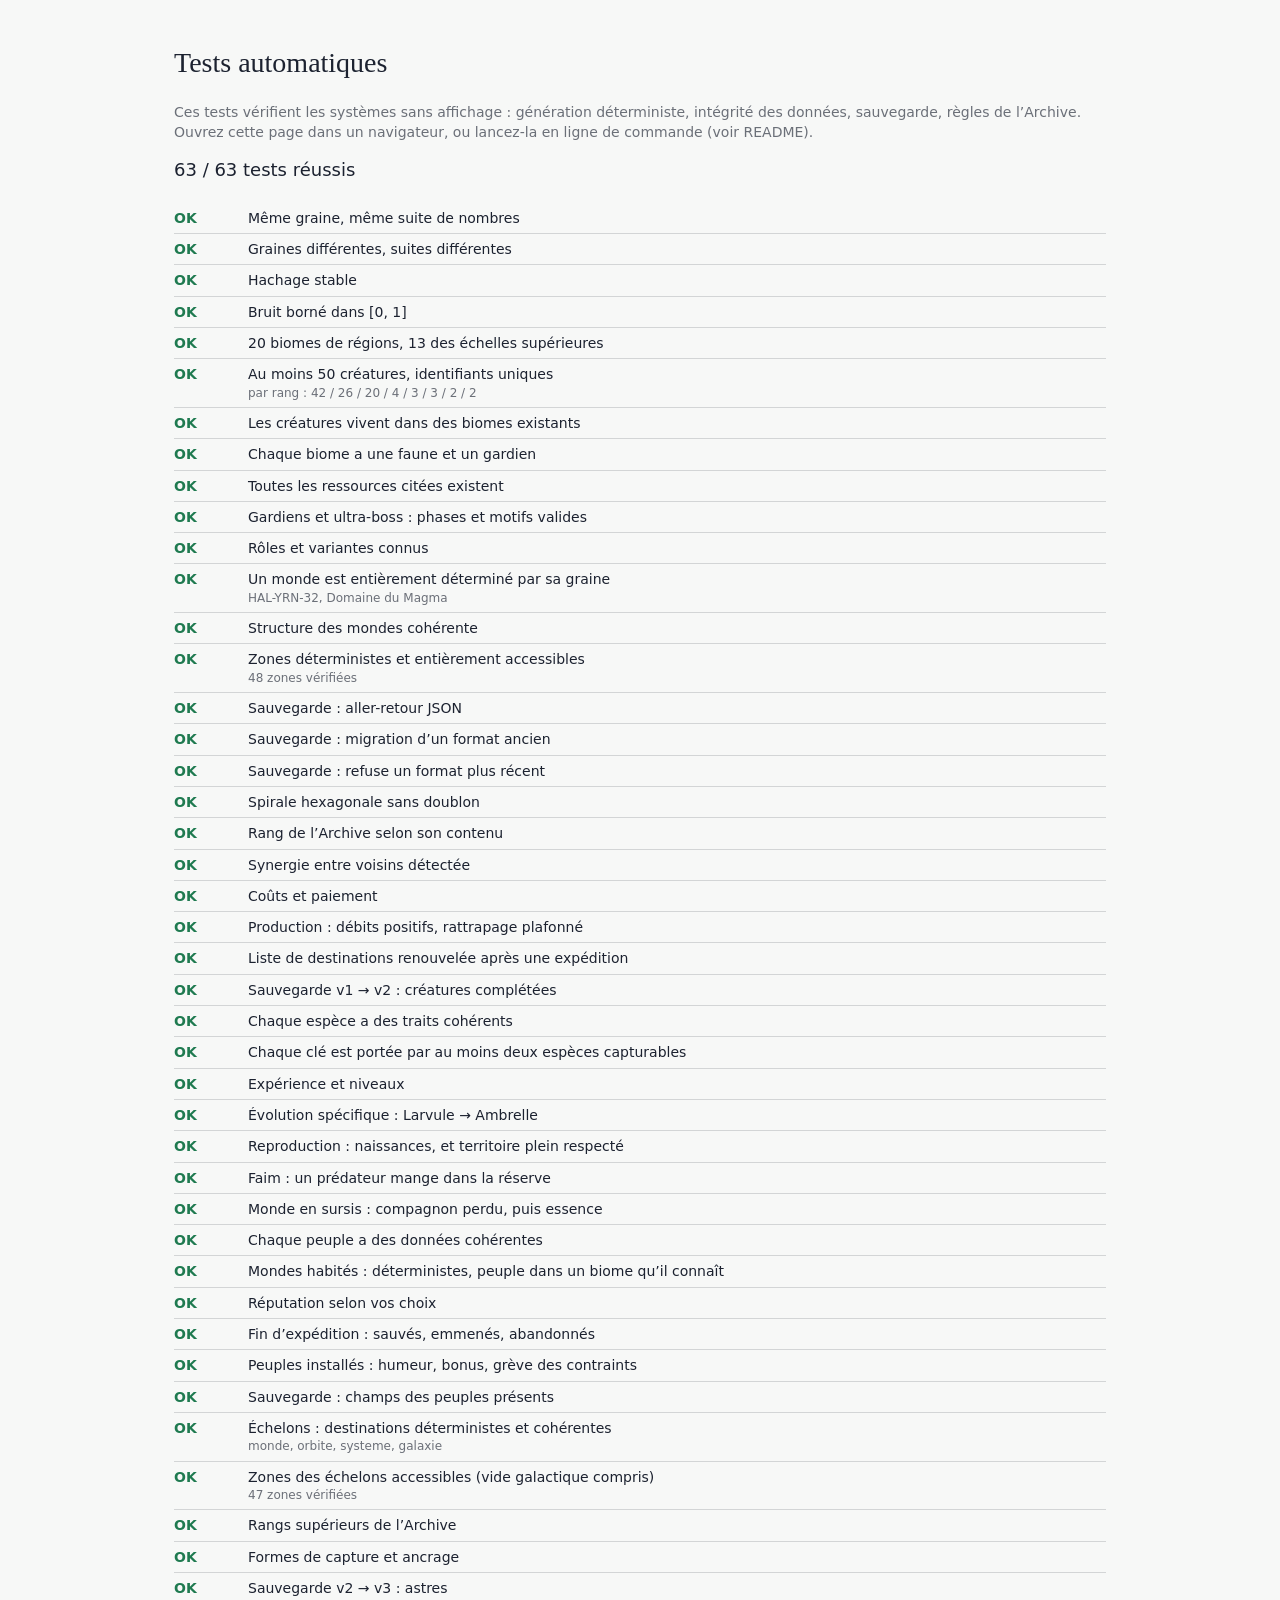
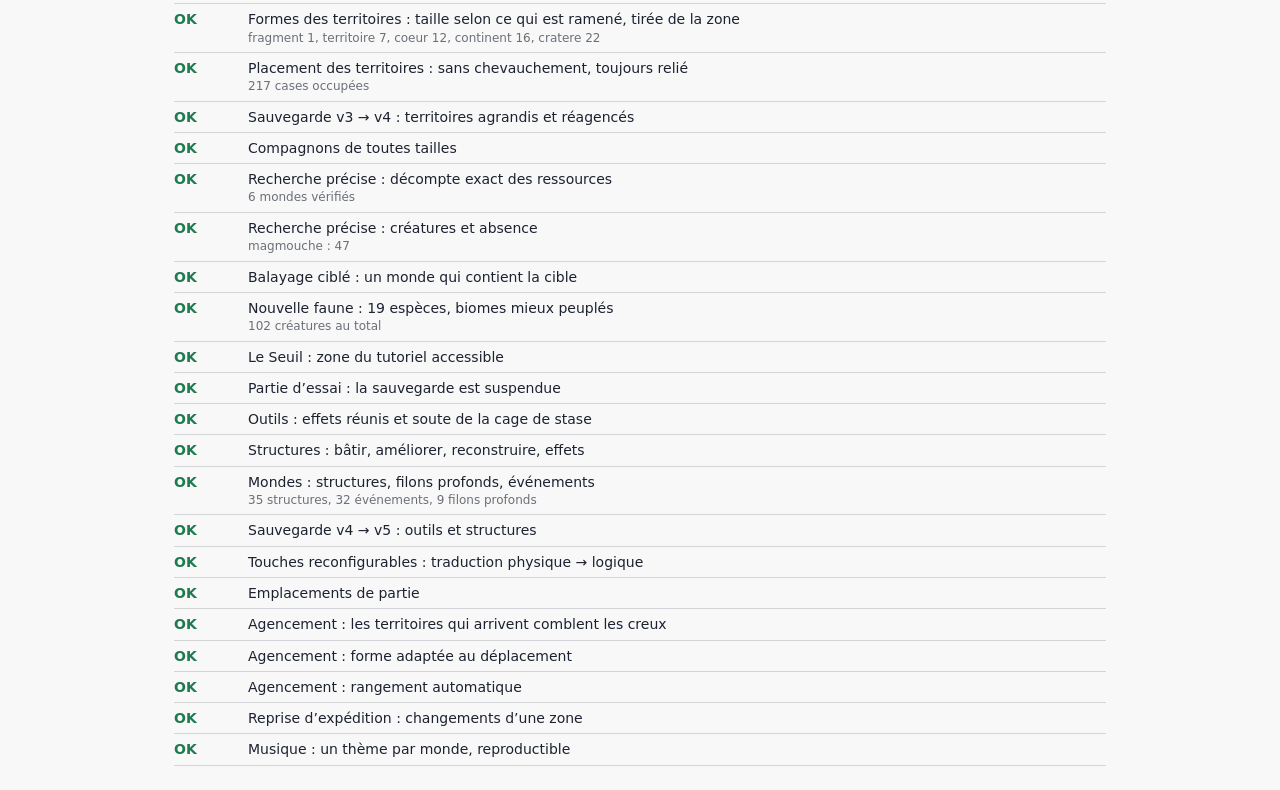
==== tests/index.html @ 3fcc6752 "Publication du 17/10/2026 à 18:14" ====
<!doctype html>
<html lang="fr">
<head>
  <meta charset="utf-8">
  <meta name="viewport" content="width=device-width, initial-scale=1">
  <title>Tests — L’Archive du Néant</title>
  <link rel="stylesheet" href="../css/style.css">
  <style>
    html, body { overflow: auto; height: auto; }
    body { padding: 24px; max-width: 980px; margin: 0 auto; }
    h1 { font-family: var(--serif); font-weight: 400; }
    .t { display: flex; gap: 10px; padding: 5px 0; border-bottom: 1px solid var(--line); }
    .t b { width: 64px; flex: none; }
    .ok b { color: var(--good); }
    .ko b { color: var(--stamp); }
    .t small { color: var(--ink-2); display: block; }
    #summary { font-size: 18px; margin: 10px 0 20px; }
  </style>
</head>
<body>
  <h1>Tests automatiques</h1>
  <p class="muted">Ces tests vérifient les systèmes sans affichage : génération déterministe, intégrité des données, sauvegarde, règles de l’Archive. Ouvrez cette page dans un navigateur, ou lancez-la en ligne de commande (voir README).</p>
  <div id="summary">En cours…</div>
  <div id="list"></div>

  <script src="../js/core/ns.js"></script>
  <script src="../js/core/rng.js"></script>
  <script src="../js/core/prefs.js"></script>
  <script src="../js/core/input.js"></script>
  <script src="../js/core/save.js"></script>
  <script src="../js/core/audio.js"></script>
  <script src="../js/core/music.js"></script>
  <script src="../js/data/resources.js"></script>
  <script src="../js/data/biomes.js"></script>
  <script src="../js/data/creatures.js"></script>
  <script src="../js/data/traits.js"></script>
  <script src="../js/data/civs.js"></script>
  <script src="../js/data/gear.js"></script>
  <script src="../js/data/world.js"></script>
  <script src="../js/data/cosmos.js"></script>
  <script src="../js/data/fauna.js"></script>
  <script src="../js/data/works.js"></script>
  <script src="../js/gen/worldgen.js"></script>
  <script src="../js/gen/zonegen.js"></script>
  <script src="../js/game/profile.js"></script>
  <script src="../js/game/shapes.js"></script>
  <script src="../js/game/arrange.js"></script>
  <script src="../js/game/production.js"></script>
  <script src="../js/game/bonds.js"></script>
  <script src="../js/game/rescue.js"></script>
  <script src="../js/game/civs.js"></script>
  <script src="../js/game/settlements.js"></script>
  <script src="../js/game/boss.js"></script>
  <script src="../js/game/cosmic.js"></script>
  <script src="../js/game/cosmos.js"></script>
  <script src="../js/game/search.js"></script>
  <script src="../js/game/tutorial.js"></script>
  <script src="../js/game/tools.js"></script>
  <script src="../js/game/structures.js"></script>
  <script src="../js/game/events.js"></script>
  <script src="../js/game/resume.js"></script>
  <script src="tests.js"></script>
</body>
</html>
---- css/style.css ----
/* L'Archive du Néant — interface.
   Direction : un registre d'archives. Papier blanc froid, encre bleu-noir,
   un seul bleu (celui de l'Artefact) et un rouge de tampon pour le danger. */
:root {
  --paper: #f7f8f7;
  --card: #ffffff;
  --ink: #1c2230;
  --ink-2: rgba(28, 34, 48, 0.64);
  --ink-3: rgba(28, 34, 48, 0.38);
  --line: rgba(28, 34, 48, 0.16);
  --cyan: #2346c8;
  --cyan-soft: rgba(35, 70, 200, 0.1);
  --stamp: #b3261e;
  --good: #1f7a50;
  --serif: "Iowan Old Style", "Palatino Linotype", Palatino, "Book Antiqua", Georgia, serif;
  --sans: "Avenir Next", "Segoe UI", "Helvetica Neue", system-ui, sans-serif;
  --shadow: 0 28px 70px -30px rgba(18, 22, 34, 0.55);
}

* { box-sizing: border-box; }
[hidden] { display: none !important; }
html, body { margin: 0; height: 100%; overflow: hidden; background: var(--paper); color: var(--ink); font-family: var(--sans); font-size: 14px; line-height: 1.45; -webkit-font-smoothing: antialiased; }
canvas#game { position: fixed; inset: 0; display: block; cursor: crosshair; }
button, input, select { font: inherit; color: inherit; }
kbd { font-family: var(--sans); font-size: 11px; font-weight: 700; border: 1px solid var(--ink); border-bottom-width: 2px; border-radius: 3px; padding: 0 5px; background: var(--card); line-height: 18px; display: inline-block; min-width: 20px; text-align: center; }
.muted { color: var(--ink-2); }
.warn { color: var(--stamp); }
.good { color: var(--good); }
.cyan { color: var(--cyan); }
small { font-size: 12px; }
.noscript { position: fixed; inset: 0; display: grid; place-items: center; font-family: var(--serif); font-size: 20px; }

/* ---------------- boutons ---------------- */
.btn { border: 1px solid var(--ink); background: var(--card); padding: 8px 14px; border-radius: 2px; cursor: pointer; font-weight: 600; font-size: 13.5px; transition: background 0.12s, color 0.12s; }
.btn:hover:not(:disabled) { background: var(--ink); color: var(--paper); }
.btn:focus-visible, .tab:focus-visible, .creature-tile:focus-visible, select:focus-visible, input:focus-visible { outline: 2px solid var(--cyan); outline-offset: 2px; }
.btn:disabled { opacity: 0.42; cursor: not-allowed; }
.btn.primary { background: var(--ink); color: var(--paper); }
.btn.primary:hover:not(:disabled) { background: var(--cyan); border-color: var(--cyan); }
.btn.ghost { background: transparent; border-color: var(--line); }
.btn.ghost:hover:not(:disabled) { border-color: var(--ink); }
.btn.danger { color: var(--stamp); border-color: var(--stamp); background: transparent; }
.btn.danger:hover:not(:disabled) { background: var(--stamp); color: #fff; }
.btn.small { padding: 5px 10px; font-size: 12.5px; }
.btn.tiny { padding: 2px 8px; font-size: 12px; font-weight: 500; }
.btn.big { padding: 12px 22px; font-size: 15px; }
.btn.block { width: 100%; }
.actions { display: flex; gap: 10px; justify-content: flex-end; align-items: center; margin-top: 14px; }
.actions.wrap { flex-wrap: wrap; justify-content: flex-start; }

/* ---------------- champs ---------------- */
.field { display: flex; flex-direction: column; gap: 4px; margin: 8px 0; }
.field > span { font-size: 12px; color: var(--ink-2); }
.field.check { flex-direction: row; align-items: center; gap: 8px; }
.field.check > span { font-size: 14px; color: var(--ink); }
input[type="text"], select { border: 1px solid var(--ink-3); border-radius: 2px; padding: 6px 8px; background: var(--card); }
input[type="range"] { accent-color: var(--ink); width: 100%; }
input[type="checkbox"] { accent-color: var(--cyan); width: 16px; height: 16px; }
label.check { display: flex; gap: 10px; align-items: center; cursor: pointer; }

/* ---------------- fenêtres ---------------- */
#ui { position: fixed; inset: 0; pointer-events: none; z-index: 30; }
.overlay { position: absolute; inset: 0; display: grid; place-items: center; background: rgba(247, 248, 247, 0.74); backdrop-filter: blur(3px); pointer-events: auto; padding: 20px; animation: fadein 0.18s ease-out; }
.panel { background: var(--card); border: 1px solid var(--ink); border-radius: 2px; box-shadow: var(--shadow); width: min(640px, 100%); max-height: calc(100vh - 40px); overflow: auto; padding: 22px 26px; }
.panel.small { width: min(440px, 100%); }
.panel > header { display: flex; align-items: center; gap: 16px; justify-content: space-between; border-bottom: 1px solid var(--line); padding-bottom: 12px; margin-bottom: 14px; }
.panel h2 { font-family: var(--serif); font-weight: 400; font-size: 26px; margin: 0; letter-spacing: 0.01em; }
.panel h3 { font-size: 13px; font-weight: 700; margin: 18px 0 8px; color: var(--ink); }
.panel section:first-of-type h3 { margin-top: 4px; }
.panel p { margin: 6px 0; max-width: 72ch; }
.note { border-left: 3px solid var(--cyan); padding: 6px 10px; background: var(--cyan-soft); }

ul.rows { list-style: none; margin: 0; padding: 0; }
ul.rows > li { display: flex; align-items: center; gap: 10px; padding: 7px 0; border-bottom: 1px solid var(--line); }
ul.rows > li:last-child { border-bottom: 0; }
ul.rows > li.disabled { opacity: 0.45; }
ul.rows .grow, .grow { flex: 1; min-width: 0; }
ul.rows small { display: block; color: var(--ink-2); }
.swatch { width: 13px; height: 13px; margin: 0 3px; border: 1px solid var(--ink); flex: none; transform: rotate(45deg); }
.ico { display: inline-block; vertical-align: middle; image-rendering: auto; flex: none; }
.cost { display: flex; flex-wrap: wrap; gap: 4px 10px; margin: 8px 0; }
.cost .c { display: inline-flex; align-items: center; gap: 3px; font-weight: 700; font-variant-numeric: tabular-nums; }
.cost .c.lack { color: var(--stamp); }
.reslist { display: flex; flex-wrap: wrap; gap: 6px 14px; }
.reslist .r { display: inline-flex; align-items: center; gap: 5px; }
.reslist .r small { color: var(--ink-2); }
.mini-res { display: inline-flex; gap: 2px; }
dl.facts { display: grid; grid-template-columns: auto 1fr; gap: 3px 14px; margin: 8px 0; }
dl.facts dt { color: var(--ink-2); font-size: 12.5px; }
dl.facts dd { margin: 0; font-size: 13px; }
.stepper { display: inline-flex; align-items: center; gap: 6px; }
.stepper b { min-width: 16px; text-align: center; font-variant-numeric: tabular-nums; }

/* ---------------- écran titre ---------------- */
.title-overlay { background: transparent; backdrop-filter: none; }
.title-screen { text-align: center; max-width: 720px; }
.title { font-family: var(--serif); font-weight: 400; margin: 0; line-height: 0.92; font-size: clamp(54px, 10vw, 128px); letter-spacing: -0.01em; }
.title span { display: block; }
.title span + span { padding-left: 1.6em; color: var(--ink-2); }
.title-sub { font-family: var(--serif); font-size: 19px; color: var(--ink-2); margin: 26px auto 34px; max-width: 60ch; }
.title-actions { display: flex; gap: 12px; justify-content: center; flex-wrap: wrap; }
.title-meta { color: var(--ink-2); margin-top: 22px; font-size: 13px; }
.title-foot { color: var(--ink-3); font-size: 12px; margin-top: 30px; }

/* ---------------- introduction ---------------- */
.intro-overlay { background: var(--paper); backdrop-filter: none; transition: opacity 0.7s; }
.intro-overlay.out { opacity: 0; }
.intro { text-align: center; max-width: 640px; }
.intro p { font-family: var(--serif); font-size: clamp(20px, 2.6vw, 28px); margin: 18px 0; opacity: 0; transform: translateY(6px); transition: opacity 1.4s, transform 1.4s; }
.intro p.in { opacity: 1; transform: none; }
.intro .skip { position: fixed; right: 24px; bottom: 24px; }

/* ---------------- console de l'Artefact ---------------- */
.panel.console { width: min(1180px, 100%); height: min(860px, calc(100vh - 40px)); display: flex; flex-direction: column; padding: 18px 22px 0; overflow: hidden; }
.console > header { flex: none; margin-bottom: 0; }
.stockline { flex: 1; display: flex; flex-wrap: wrap; gap: 2px 12px; justify-content: flex-end; font-size: 12.5px; font-weight: 600; font-variant-numeric: tabular-nums; max-height: 44px; overflow: hidden; }
.stockline span { display: inline-flex; align-items: center; gap: 3px; }
.console-body { flex: 1; display: grid; grid-template-columns: 168px 1fr; min-height: 0; }
.tabs { display: flex; flex-direction: column; border-right: 1px solid var(--line); padding: 14px 0; gap: 2px; }
.tab { text-align: left; background: none; border: 0; border-left: 3px solid transparent; padding: 8px 12px; cursor: pointer; font-weight: 500; color: var(--ink-2); }
.tab:hover { color: var(--ink); background: rgba(28, 34, 48, 0.04); }
.tab.on { border-left-color: var(--cyan); color: var(--ink); font-weight: 700; background: var(--cyan-soft); }
.tab-content { overflow: auto; padding: 14px 4px 26px 22px; }
.tab-intro { color: var(--ink-2); display: flex; justify-content: space-between; gap: 16px; align-items: flex-start; flex-wrap: wrap; margin-bottom: 10px; }
.tab-intro .actions { margin: 0; }
.tab-content .empty { padding: 60px 20px; text-align: center; }
.tab-content .empty p:first-child { font-family: var(--serif); font-size: 22px; }

.world-grid { display: grid; grid-template-columns: repeat(auto-fill, minmax(258px, 1fr)); gap: 16px; }
.world-card { border: 1px solid var(--ink); padding: 0 14px 14px; background: var(--card); display: flex; flex-direction: column; }
.world-card.picked { outline: 3px solid var(--cyan); }
.world-swatch { width: calc(100% + 28px); margin: 0 -14px 10px; height: 64px; display: block; border-bottom: 1px solid var(--ink); }
.world-card h3 { font-family: var(--serif); font-size: 22px; font-weight: 400; margin: 2px 0 0; letter-spacing: 0.04em; }
.world-card .region { color: var(--ink-2); margin: 0 0 6px; }
.world-card dl.facts { flex: 1; grid-template-columns: 96px 1fr; }
.threat-inline { font-weight: 700; }
.threat-inline.t4, .threat-inline.t5 { color: #a8541a; }
.threat-inline.t6, .threat-inline.t7 { color: var(--stamp); }

.prep { display: grid; grid-template-columns: 280px 1fr; gap: 22px; align-items: start; }
.prep-world .world-card .btn { display: none; }
.slot-row { display: flex; gap: 10px; align-items: center; }
.slot-ico { width: 34px; height: 34px; border: 1px solid var(--line); display: grid; place-items: center; flex: none; }
.risk { border-top: 1px solid var(--ink); margin-top: 18px; padding-top: 10px; }

.craft-grid, .upgrades { display: grid; grid-template-columns: repeat(auto-fill, minmax(240px, 1fr)); gap: 12px; }
.craft, .upgrade { border: 1px solid var(--line); padding: 12px; display: flex; flex-direction: column; gap: 4px; }
.craft p, .upgrade p { margin: 2px 0; font-size: 13px; }
.craft.cannot { background: rgba(28, 34, 48, 0.025); }
.craft .btn, .upgrade .btn { align-self: flex-start; margin-top: auto; }
.craft-head { display: flex; gap: 10px; align-items: center; }
.craft-head small { display: block; color: var(--ink-2); }
.up-head { display: flex; justify-content: space-between; align-items: center; }
.pips { display: inline-flex; gap: 3px; }
.pips i { width: 9px; height: 9px; border: 1px solid var(--ink); display: inline-block; transform: rotate(45deg); }
.pips i.on { background: var(--cyan); border-color: var(--cyan); }

.creature-grid { display: grid; grid-template-columns: repeat(auto-fill, minmax(132px, 1fr)); gap: 10px; }
.creature-tile { border: 1px solid var(--line); background: var(--card); padding: 10px 8px; display: flex; flex-direction: column; align-items: center; gap: 2px; cursor: pointer; text-align: center; }
.creature-tile:hover { border-color: var(--ink); }
.creature-tile.comp { border-color: var(--cyan); box-shadow: inset 0 0 0 1px var(--cyan); }
.creature-tile.tier2, .creature-tile.tier3 { background: linear-gradient(180deg, rgba(28, 34, 48, 0.04), transparent 60%); }
.creature-tile b { font-size: 13px; }
.creature-tile small { font-size: 11.5px; }
.creature-tile em { font-style: normal; font-size: 11.5px; font-weight: 700; }

.beast-grid { display: grid; grid-template-columns: repeat(auto-fill, minmax(190px, 1fr)); gap: 10px; }
.beast { border: 1px solid var(--line); padding: 10px; display: flex; flex-direction: column; gap: 2px; }
.beast.caught { border-color: var(--ink); }
.beast p { font-size: 12.5px; margin: 4px 0; color: var(--ink-2); }
.beast.unknown, .beast.locked { align-items: center; justify-content: center; color: var(--ink-3); min-height: 110px; }
.void-sil { width: 50px; height: 50px; border: 1px dashed var(--ink-3); transform: rotate(45deg); margin: 8px; }

ol.ranks { list-style: none; padding: 0; margin: 8px 0; display: flex; flex-wrap: wrap; gap: 6px; }
ol.ranks li { border: 1px solid var(--line); padding: 6px 10px; display: flex; flex-direction: column; min-width: 120px; }
ol.ranks li span { font-size: 11.5px; color: var(--ink-2); }
ol.ranks li.done { border-color: var(--ink); }
ol.ranks li.next { border-color: var(--cyan); border-style: dashed; }
ol.ranks li.locked { border-style: dashed; color: var(--ink-3); }

.lore-list blockquote, .panel.lore blockquote { margin: 10px 0; padding: 4px 0 4px 16px; border-left: 2px solid var(--ink); font-family: var(--serif); font-size: 16px; line-height: 1.55; }
.lore-list blockquote b { display: block; font-family: var(--sans); font-size: 12px; color: var(--ink-2); margin-bottom: 2px; }
.panel.lore { width: min(520px, 100%); }
.panel.lore blockquote { font-size: 21px; font-style: italic; }
.lore-num { color: var(--ink-2); font-size: 12px; }
.stamp-small { font-size: 11px; font-weight: 800; border: 1.5px solid currentColor; padding: 1px 6px; transform: rotate(-4deg); }
.stamp-small.extrait { color: var(--ink); }
.stamp-small.urgence { color: #a8541a; }
.stamp-small.echec { color: var(--stamp); }

/* ---------------- fiches ---------------- */
.panel.creature-card { width: min(720px, 100%); }
.card-body { display: grid; grid-template-columns: 150px 1fr; gap: 20px; }
.portrait-big { border: 1px solid var(--line); display: grid; place-items: center; height: 150px; background: repeating-linear-gradient(0deg, transparent 0 19px, rgba(28, 34, 48, 0.05) 19px 20px), var(--paper); }
.species { color: var(--ink-2); font-size: 13px; }
.panel.report { width: min(680px, 100%); }
.panel.report > header { align-items: flex-start; }
.stamp { color: var(--stamp); border: 2.5px solid var(--stamp); padding: 4px 12px; font-weight: 800; font-size: 18px; transform: rotate(-8deg); letter-spacing: 0.04em; margin-top: 6px; opacity: 0.88; }
.portraits { display: flex; flex-wrap: wrap; gap: 12px; }
.portraits figure { margin: 0; text-align: center; width: 84px; }
.portraits figcaption { font-size: 12px; }
.capacity { display: flex; gap: 10px; align-items: center; font-weight: 700; }
.capacity .bar { flex: 1; }
.capacity.over b { color: var(--stamp); }
.panel.transfer { width: min(620px, 100%); }
.panel.bag { width: min(620px, 100%); }
.panel.pause { width: min(600px, 100%); }
dl.keys { display: grid; grid-template-columns: 150px 1fr; gap: 4px 12px; margin: 0; }
dl.keys dt { font-weight: 700; font-size: 13px; }
dl.keys dd { margin: 0; color: var(--ink-2); }
.foot { margin-top: 18px; font-size: 12px; }

/* ---------------- barres ---------------- */
.bar { height: 7px; border: 1px solid var(--ink); background: var(--card); position: relative; overflow: hidden; }
.bar > i { position: absolute; inset: 0; background: var(--ink); transform-origin: left center; transform: scaleX(0); transition: transform 0.12s linear; }
.bar.cargo > i { background: var(--cyan); }
.bar.full > i { background: var(--stamp); }
.bar.pulse { animation: pulse 0.35s ease-out; }

/* ---------------- HUD ---------------- */
#hud { position: fixed; inset: 0; pointer-events: none; z-index: 10; }
.card { background: rgba(255, 255, 255, 0.9); border: 1px solid var(--ink); border-radius: 2px; padding: 8px 12px; position: absolute; }
.hud-where { top: 14px; left: 14px; min-width: 210px; }
.where-code { font-family: var(--serif); font-size: 20px; letter-spacing: 0.05em; line-height: 1.1; }
.where-zone { font-size: 12.5px; color: var(--ink-2); margin: 2px 0 4px; }
.threat { font-size: 11.5px; color: var(--ink-2); display: flex; align-items: center; gap: 3px; }
.threat b { width: 8px; height: 8px; border: 1px solid var(--ink); transform: rotate(45deg); display: inline-block; margin-left: 2px; }
.threat b.on { background: var(--stamp); border-color: var(--stamp); }
.hud-map { top: 14px; right: 14px; padding: 6px; }
.hud-map canvas { display: block; width: 190px; height: 190px; background: #10131c; }
.map-label { font-size: 11px; color: var(--ink-2); }
.hud-vitals { left: 14px; bottom: 30px; width: 250px; }
.hud-vitals .lbl, .hud-loot .lbl { font-size: 11.5px; color: var(--ink-2); }
.hp { position: relative; height: 14px; border: 1.5px solid var(--ink); background: var(--card); margin: 3px 0 6px; overflow: hidden; }
.hp > i { position: absolute; inset: 0; background: var(--ink); transform-origin: left center; transition: transform 0.1s; }
.hp.low > i { background: var(--stamp); }
.hp > span { position: absolute; inset: 0; display: grid; place-items: center; font-size: 10.5px; font-weight: 700; color: #fff; mix-blend-mode: difference; font-variant-numeric: tabular-nums; }
.hud-vitals .row { display: flex; align-items: center; gap: 10px; }
.dash { width: 14px; height: 14px; border: 1.5px solid var(--ink); transform: rotate(45deg); opacity: 0.35; }
.dash.ready { background: var(--cyan); border-color: var(--cyan); opacity: 1; }
.weapons { display: flex; gap: 6px; }
.weapons img { border: 1px solid var(--line); background: var(--card); }
.hud-cons { position: absolute; left: 50%; bottom: 30px; transform: translateX(-50%); display: flex; gap: 6px; }
.hud-cons .slot { width: 52px; height: 52px; background: rgba(255, 255, 255, 0.9); border: 1px solid var(--ink); position: relative; display: grid; place-items: center; }
.hud-cons .slot.vacant { opacity: 0.4; }
.hud-cons .slot kbd { position: absolute; top: -9px; left: -7px; }
.hud-cons .slot .n { position: absolute; right: 3px; bottom: 1px; font-size: 11px; font-weight: 700; }
.hud-loot { right: 14px; bottom: 30px; width: 250px; }
.meter { display: grid; grid-template-columns: 42px 1fr 52px; gap: 8px; align-items: center; margin: 3px 0; }
.meter .num { font-size: 12px; font-weight: 700; text-align: right; font-variant-numeric: tabular-nums; }
.stake { font-size: 11.5px; color: var(--ink-2); margin-top: 4px; }
.hud-help { position: absolute; left: 0; right: 0; bottom: 6px; text-align: center; font-size: 11.5px; color: var(--ink-2); text-shadow: 0 0 4px rgba(255, 255, 255, 0.9), 0 0 2px #fff; }
.prompt { position: absolute; left: 50%; bottom: 100px; transform: translateX(-50%); background: var(--card); border: 1px solid var(--ink); padding: 7px 12px 9px; display: flex; gap: 8px; align-items: center; font-weight: 600; white-space: nowrap; overflow: hidden; }
.prompt.locked { color: var(--stamp); border-color: var(--stamp); }
.prompt .prompt-fill { position: absolute; left: 0; right: 0; bottom: 0; height: 3px; background: var(--cyan); transform-origin: left; transform: scaleX(0); }
.bossbar { position: absolute; left: 50%; bottom: 150px; transform: translateX(-50%); width: min(560px, 70vw); text-align: center; }
.bossbar .boss-name { font-family: var(--serif); font-size: 20px; text-shadow: 0 0 6px #fff, 0 0 3px #fff; }
.bossbar .bar { height: 10px; border-width: 1.5px; }
.bossbar .bar > i { background: var(--stamp); }
.bossbar.exhausted .bar > i { background: var(--cyan); }
.bossbar .boss-phase { font-size: 12px; font-weight: 600; text-shadow: 0 0 4px #fff, 0 0 2px #fff; margin-top: 2px; }
.collapsebar { position: absolute; left: 50%; top: 14px; transform: translateX(-50%); width: min(420px, 60vw); background: var(--card); border: 1px solid var(--cyan); padding: 8px 12px; text-align: center; font-weight: 700; }
.collapsebar .bar { border-color: var(--cyan); margin: 5px 0 3px; }
.collapsebar .bar > i { background: var(--cyan); }
.collapsebar.away { border-color: var(--stamp); color: var(--stamp); animation: blink 0.6s infinite alternate; }
.collapsebar .small { font-size: 11.5px; font-weight: 500; color: var(--ink-2); }
.emerg { position: absolute; left: 50%; top: 42%; transform: translateX(-50%); background: var(--card); border: 1px solid var(--ink); padding: 10px 14px; width: 260px; text-align: center; font-weight: 700; }
.emerg .bar { margin-top: 6px; }
.hud-rank { top: 14px; left: 14px; max-width: 360px; }
.rank-name { font-family: var(--serif); font-size: 21px; line-height: 1.15; white-space: nowrap; }
.rank-next { font-size: 12px; color: var(--ink-2); margin-top: 2px; }
.scale { font-size: 12px; font-weight: 700; margin-top: 4px; color: var(--cyan); font-variant-numeric: tabular-nums; }
.hud-stock { top: 14px; right: 14px; display: flex; flex-wrap: wrap; gap: 4px 12px; max-width: 420px; justify-content: flex-end; font-size: 12.5px; font-weight: 700; font-variant-numeric: tabular-nums; }
.hud-stock .res { display: inline-flex; align-items: center; gap: 3px; }
#hurt { position: fixed; inset: 0; pointer-events: none; z-index: 11; box-shadow: inset 0 0 120px rgba(179, 38, 30, 0.55); opacity: 0; }
#hurt.on { animation: hurt 0.45s ease-out; }

/* ---------------- messages ---------------- */
#toasts { position: fixed; top: 64px; left: 50%; transform: translateX(-50%); z-index: 20; display: flex; flex-direction: column; align-items: center; gap: 6px; pointer-events: none; width: min(560px, 90vw); }
.toast { background: var(--card); border: 1px solid var(--ink); border-left-width: 4px; padding: 8px 14px; box-shadow: 0 10px 24px -14px rgba(18, 22, 34, 0.5); animation: toastin 0.25s ease-out; transition: opacity 0.4s, transform 0.4s; max-width: 100%; }
.toast.out { opacity: 0; transform: translateY(-6px); }
.banner { position: fixed; left: 50%; top: 26%; transform: translateX(-50%); background: var(--card); border: 1px solid var(--ink); padding: 18px 30px; text-align: center; box-shadow: var(--shadow); animation: toastin 0.5s ease-out; transition: opacity 0.8s; }
.banner.out { opacity: 0; }
.banner-title { font-family: var(--serif); font-size: 30px; white-space: nowrap; }
.banner-sub { color: var(--ink-2); margin-top: 4px; }
.fatal { position: fixed; left: 50%; top: 50%; transform: translate(-50%, -50%); z-index: 100; background: var(--card); border: 2px solid var(--stamp); padding: 20px 24px; max-width: 460px; box-shadow: var(--shadow); }

@keyframes fadein { from { opacity: 0; } to { opacity: 1; } }
@keyframes toastin { from { opacity: 0; transform: translateY(-8px); } to { opacity: 1; transform: none; } }
@keyframes pulse { 0% { box-shadow: 0 0 0 0 rgba(35, 70, 200, 0.6); } 100% { box-shadow: 0 0 0 6px rgba(35, 70, 200, 0); } }
@keyframes hurt { 0% { opacity: 1; } 100% { opacity: 0; } }
@keyframes blink { from { opacity: 1; } to { opacity: 0.7; } }

@media (prefers-reduced-motion: reduce) {
  .overlay, .toast, .banner { animation: none; }
  .intro p { transition: opacity 0.4s; transform: none; }
}
@media (max-width: 900px) {
  .console-body { grid-template-columns: 1fr; grid-template-rows: auto 1fr; }
  .tabs { flex-direction: row; overflow-x: auto; border-right: 0; border-bottom: 1px solid var(--line); padding: 6px 0; }
  .tab { border-left: 0; border-bottom: 3px solid transparent; white-space: nowrap; }
  .tab.on { border-bottom-color: var(--cyan); }
  .tab-content { padding-left: 0; }
  .prep { grid-template-columns: 1fr; }
  .card-body { grid-template-columns: 1fr; }
  .hud-map canvas { width: 130px; height: 130px; }
  .hud-vitals, .hud-loot { width: 200px; }
}

/* ---------------- v0.9 : liens, capacités, montures ---------------- */
.hud-abil { left: 14px; bottom: 132px; padding: 6px 8px; }
.aslots { display: flex; gap: 6px; align-items: flex-end; }
.aslot { position: relative; width: 40px; height: 40px; border: 1.5px solid var(--line); background: var(--card); display: grid; place-items: center; overflow: hidden; }
.aslot.on { width: 48px; height: 48px; border-width: 2.5px; }
.aslot .adot { position: absolute; right: 3px; top: 3px; width: 8px; height: 8px; border-radius: 50%; border: 1px solid var(--ink); }
.aslot .acd { position: absolute; inset: 0; background: rgba(28, 34, 48, 0.55); transform-origin: bottom; transform: scaleY(0); }
.aslot kbd { position: absolute; left: -1px; bottom: -1px; font-size: 10px; line-height: 15px; min-width: 16px; padding: 0 3px; }
.aslot.down { opacity: 0.35; }
.aslot.call { border-style: dashed; border-color: var(--ink); }
.aslot.call.used { opacity: 0.3; }
.aname { font-size: 11.5px; color: var(--ink-2); margin-top: 4px; white-space: nowrap; }
.mount-row { display: grid; grid-template-columns: auto 1fr; gap: 8px; align-items: center; margin: 0 0 6px; }
.mount-row .bar { height: 6px; }

.bars { display: grid; grid-template-columns: 74px 1fr auto; gap: 4px 10px; align-items: center; margin: 8px 0; font-size: 12.5px; }
.bars .bar { height: 8px; }
.bars .bar.loy > i { background: var(--good); }
.bars .bar.loy.low > i { background: var(--stamp); }
.bars .bar.xp > i { background: var(--cyan); }
.bars .bar.fed > i { background: #b8863b; }
.tags { display: flex; flex-wrap: wrap; gap: 4px; margin: 6px 0; }
.tag { font-size: 11.5px; border: 1px solid var(--line); padding: 1px 7px; border-radius: 10px; display: inline-flex; align-items: center; gap: 4px; }
.tag i { width: 8px; height: 8px; border-radius: 50%; display: inline-block; border: 1px solid rgba(28, 34, 48, 0.4); }
.evo { border: 1px solid var(--line); padding: 8px 10px; margin: 6px 0; display: grid; grid-template-columns: 1fr auto; gap: 4px 12px; align-items: center; }
.evo b { font-family: var(--serif); font-weight: 400; font-size: 16px; }
.evo .why { color: var(--stamp); font-size: 12px; }
.lvl { font-size: 11px; font-weight: 700; color: var(--cyan); }
.essences { display: grid; grid-template-columns: repeat(auto-fill, minmax(220px, 1fr)); gap: 10px; }
.essence { border: 1px dashed var(--ink-3); padding: 10px; display: flex; flex-direction: column; gap: 4px; align-items: flex-start; }
.essence img { filter: grayscale(1) opacity(0.6); }
.logline { font-size: 12.5px; padding: 3px 0; border-bottom: 1px solid var(--line); }
.logline small { color: var(--ink-3); margin-right: 8px; }
.creature-tile.lost { opacity: 0.55; border-style: dashed; }
.world-card.rescue { border-color: var(--stamp); box-shadow: inset 0 0 0 1px var(--stamp); }

/* ---------------- v0.10 : peuples ---------------- */
.panel.dialogue { width: min(620px, 100%); }
.dlg-head { display: grid; grid-template-columns: 100px 1fr; gap: 16px; align-items: center; border-bottom: 1px solid var(--line); padding-bottom: 12px; margin-bottom: 12px; }
.dlg-portrait { border: 1px solid var(--line); height: 100px; display: grid; place-items: center; background: var(--paper); }
.dlg-head h2 { margin: 0; }
.dlg-head p { margin: 2px 0; }
.dlg-att { font-size: 12px; font-weight: 700; letter-spacing: 0.04em; text-transform: uppercase; color: var(--ink-2); }
.dlg-text p { font-family: var(--serif); font-size: 17px; line-height: 1.55; margin: 8px 0; }
.dlg-text p.note, .dlg-text p.muted { font-family: var(--sans); font-size: 13.5px; }
.dlg-choices { display: flex; flex-direction: column; gap: 8px; margin-top: 16px; }
.dlg-choice { display: flex; flex-direction: column; gap: 2px; }
.btn.choice { text-align: left; font-weight: 500; padding: 9px 14px; }
.btn.choice.danger { color: var(--stamp); border-color: var(--stamp); }
.btn.choice.danger:hover:not(:disabled) { background: var(--stamp); color: #fff; }
.civ-report { display: grid; grid-template-columns: 60px 1fr; gap: 12px; align-items: center; }
.peuples .rep { font-size: 15px; }
.peuples .rep b { font-family: var(--serif); font-weight: 400; font-size: 20px; }

/* ---------------- v1.0 : échelles supérieures ---------------- */
.swatch.round { border-radius: 50%; transform: none; }
.echelons { display: flex; flex-wrap: wrap; gap: 6px; margin: 0 0 12px; }
.echelon { font: inherit; font-size: 13px; font-weight: 600; padding: 7px 14px; border: 1px solid var(--ink); background: var(--paper); color: var(--ink); cursor: pointer; display: flex; flex-direction: column; align-items: flex-start; gap: 1px; }
.echelon small { font-weight: 400; font-size: 11px; color: var(--ink-2); }
.echelon.on { background: var(--ink); color: #fff; }
.echelon.on small { color: #d8dbe4; }
.echelon.locked { opacity: 0.45; cursor: not-allowed; border-style: dashed; }
.echelon:focus-visible { outline: 2px solid var(--cyan); outline-offset: 2px; }
.echelon-note { margin: 0 0 12px; }

/* ---------- Carte des destinations et recherche précise (1.2) ---------- */
.search-box { border: 1px solid var(--line); background: var(--card); padding: 10px 14px; margin: 0 0 12px; }
.search-box.on { border-color: var(--cyan); box-shadow: inset 3px 0 0 var(--cyan); }
.search-box p.small { font-size: 12.5px; margin: 6px 0 0; }
.search-row { display: flex; flex-wrap: wrap; align-items: center; gap: 8px; }
.search-row select { font: inherit; font-size: 13px; padding: 5px 8px; border: 1px solid var(--ink); background: var(--paper); color: var(--ink); max-width: 260px; }
.search-result { display: flex; gap: 10px; align-items: flex-start; margin: 10px 0 4px; }
.search-result > img, .search-result > canvas { flex: none; margin-top: 2px; }
.search-result p { margin: 0 0 4px; }
ul.hits { list-style: none; margin: 0; padding: 0; font-size: 13px; }
ul.hits li { margin: 2px 0; }
.linkish { font: inherit; font-weight: 700; color: var(--cyan); background: none; border: 0; padding: 0; cursor: pointer; text-decoration: underline; text-underline-offset: 2px; }
.view-toggle { display: inline-flex; margin: 0 0 10px; border: 1px solid var(--ink); }
.view-toggle .seg { font: inherit; font-size: 13px; font-weight: 600; padding: 5px 16px; border: 0; background: var(--paper); color: var(--ink); cursor: pointer; }
.view-toggle .seg + .seg { border-left: 1px solid var(--ink); }
.view-toggle .seg.on { background: var(--ink); color: #fff; }
.map-layout { display: grid; grid-template-columns: minmax(0, 1fr) 300px; gap: 16px; align-items: start; }
.map-col { min-width: 0; }
.worldmap-wrap { border: 1px solid var(--ink); background: #fbfbfa; }
canvas.worldmap { display: block; width: 100%; outline: none; }
canvas.worldmap:focus-visible { box-shadow: inset 0 0 0 2px var(--cyan); }
.map-legend { font-size: 12px; margin: 6px 0 0; }
.map-side .world-card { margin: 0; }
.map-side .world-card dl.facts { grid-template-columns: 92px 1fr; font-size: 12.5px; }
.world-card.hit { border-color: var(--cyan); box-shadow: inset 0 0 0 1px var(--cyan); }
.world-card .search-hit { color: var(--cyan); font-size: 12.5px; margin: 0 0 6px; }
.world-card .search-miss { color: var(--ink-3); font-size: 12.5px; margin: 0 0 6px; }
.tag.found { margin-left: 8px; font-family: var(--sans, inherit); font-size: 11px; letter-spacing: 0; color: var(--cyan); border-color: var(--cyan); vertical-align: middle; }
.cost .c.seek { cursor: pointer; text-decoration: underline dotted; }
.beast .seek { margin-top: 6px; }
@media (max-width: 900px) { .map-layout { grid-template-columns: 1fr; } }

/* ---------- Tutoriel : le Seuil (1.3) ---------- */
.tuto-card { position: absolute; top: 14px; left: 50%; transform: translateX(-50%); width: min(540px, calc(100vw - 500px)); min-width: 300px; padding: 10px 16px 12px; border-left: 4px solid var(--cyan); pointer-events: auto; animation: toastin 0.3s ease-out; }
.tuto-card h3 { font-family: var(--serif); font-weight: 400; font-size: 21px; margin: 2px 0 4px; }
.tuto-card p { margin: 0; line-height: 1.55; }
.tuto-card kbd { margin: 0 1px; }
.tuto-head { display: flex; justify-content: space-between; align-items: baseline; gap: 12px; }
.tuto-kicker { font-size: 11px; font-weight: 700; letter-spacing: 0.08em; text-transform: uppercase; color: var(--cyan); }
.tuto-skip { font-size: 12px; font-weight: 600; color: var(--ink-2); }
.tuto-checks { display: flex; gap: 14px; margin-top: 6px; font-size: 13px; color: var(--ink-2); }
.tuto-checks .ok { color: var(--cyan); font-weight: 700; }
.tuto-dots { display: flex; gap: 5px; margin-top: 9px; }
.tuto-dots i { width: 22px; height: 4px; background: var(--line); }
.tuto-dots i.done { background: var(--ink); }
.tuto-dots i.on { background: var(--cyan); }
body.tuto-on #toasts { top: 168px; }
.tuto-offer .kicker { font-size: 11px; font-weight: 700; letter-spacing: 0.08em; text-transform: uppercase; color: var(--cyan); margin: 0; }
.tuto-offer h2 { font-family: var(--serif); font-weight: 400; font-size: 30px; margin: 2px 0 10px; }
@media (max-width: 900px) { .tuto-card { width: calc(100vw - 32px); top: auto; bottom: 120px; } body.tuto-on #toasts { top: 64px; } }

/* ---------- Outils, structures, événements (1.4) ---------- */
.where-event { margin-top: 6px; font-size: 12px; font-weight: 700; padding: 3px 8px; border-left: 4px solid var(--cyan); background: rgba(35, 70, 200, 0.06); }
.struct-icon { display: block; flex: none; }
.build-grid { display: grid; grid-template-columns: repeat(auto-fill, minmax(250px, 1fr)); gap: 12px; }
.build-card { border: 1px solid var(--ink); background: var(--card); padding: 10px 12px; display: flex; flex-direction: column; gap: 6px; }
.build-card.on { border-color: var(--cyan); box-shadow: inset 0 0 0 1px var(--cyan); }
.build-card.idle { opacity: 0.8; border-style: dashed; }
.build-head { display: flex; gap: 10px; align-items: center; }
.build-head b { display: block; font-family: var(--serif); font-weight: 400; font-size: 17px; }
.build-head small { color: var(--ink-2); }
.build-card p { margin: 0; font-size: 13px; }
.build-card .effect { color: var(--cyan); font-weight: 600; }
.build-card .actions { display: flex; flex-wrap: wrap; gap: 6px; align-items: center; margin-top: auto; }
.slots-line { display: flex; gap: 4px; align-items: center; flex-wrap: wrap; margin: 4px 0 12px; }
.slots-line i { width: 14px; height: 14px; border: 1px solid var(--ink); display: inline-block; transform: rotate(45deg); }
.slots-line i.on { background: var(--ink); }
.tool-grid { display: grid; grid-template-columns: repeat(2, minmax(0, 1fr)); gap: 8px 14px; }
@media (max-width: 700px) { .tool-grid { grid-template-columns: 1fr; } }

/* ---------- Confort (1.5) : emplacements, reprise, réglages ---------- */
.slots { display: flex; flex-direction: column; gap: 10px; margin: 26px auto 0; max-width: 620px; text-align: left; }
.save-slot { display: flex; align-items: center; gap: 14px; background: var(--card); border: 1px solid var(--ink); padding: 12px 14px; }
.save-slot.empty { border-style: dashed; background: rgba(255, 255, 255, 0.6); }
.save-slot.last { box-shadow: inset 4px 0 0 var(--cyan); }
.slot-num { font-family: var(--serif); font-size: 28px; width: 34px; text-align: center; color: var(--ink-2); }
.slot-body { flex: 1; min-width: 0; }
.slot-body b { display: block; font-family: var(--serif); font-weight: 400; font-size: 18px; }
.slot-body small { color: var(--ink-2); }
.slot-actions { display: flex; gap: 6px; flex-wrap: wrap; justify-content: flex-end; }
.panel .kicker { font-size: 11px; font-weight: 700; letter-spacing: 0.08em; text-transform: uppercase; color: var(--cyan); margin: 0; }
.resume-panel h2 { font-family: var(--serif); font-weight: 400; font-size: 26px; margin: 2px 0 10px; }
.keymap { display: grid; grid-template-columns: 1fr auto auto; gap: 4px 10px; align-items: center; font-size: 13px; }
.keymap kbd { min-width: 34px; }
.keymap .listening kbd { background: var(--cyan); color: #fff; border-color: var(--cyan); }
.opt-row { display: flex; align-items: center; justify-content: space-between; gap: 12px; margin: 6px 0; font-size: 13.5px; }
.opt-row select { font: inherit; font-size: 13px; padding: 4px 8px; border: 1px solid var(--ink); background: var(--paper); color: var(--ink); }
/* taille de l'interface (zoom de toute la couche HTML) */
#hud > *, #ui .overlay > *, #toasts { zoom: var(--ui-zoom, 1); }
html.big-text body { font-size: 16px; }
html.big-text .toast, html.big-text .prompt { font-size: 16px; }
html.contrast { --ink-2: rgba(10, 14, 24, 0.86); --ink-3: rgba(10, 14, 24, 0.64); --line: rgba(10, 14, 24, 0.4); }
html.contrast .card, html.contrast .panel { border-width: 2px; }
html.reduce-fx *, html.reduce-fx *::before, html.reduce-fx *::after { animation-duration: 0.01ms !important; transition-duration: 0.01ms !important; }
@media (max-width: 600px) { .save-slot { flex-wrap: wrap; } .slot-actions { width: 100%; justify-content: flex-start; } }
.pause-tabs { display: flex; flex-wrap: wrap; margin: 4px 0 12px; border: 1px solid var(--ink); width: fit-content; max-width: 100%; }
.pause-tabs .seg { font: inherit; font-size: 13px; font-weight: 600; padding: 6px 14px; border: 0; background: var(--paper); color: var(--ink); cursor: pointer; }
.pause-tabs .seg + .seg { border-left: 1px solid var(--ink); }
.pause-tabs .seg.on { background: var(--ink); color: #fff; }
.pause-body { min-height: 220px; }

/* ---------- Jouer partout (1.6) : commandes tactiles ---------- */
#game, .touch, .touch * { touch-action: none; -webkit-user-select: none; user-select: none; -webkit-tap-highlight-color: transparent; }
.touch { position: fixed; inset: 0; z-index: 15; pointer-events: none; --s: var(--tsize, 1); }
.tzone { position: absolute; bottom: 0; height: 64%; pointer-events: auto; }
.tz-left { left: 0; width: 40%; }
.tz-right { right: 0; width: 36%; }
.m-map .tzone, .m-arc .tz-right { display: none; }
.tstick { position: absolute; width: calc(112px * var(--s)); height: calc(112px * var(--s)); margin: calc(-56px * var(--s)) 0 0 calc(-56px * var(--s)); border-radius: 50%; border: 2px solid rgba(28, 34, 48, 0.35); background: rgba(255, 255, 255, 0.22); opacity: 0.35; left: 50%; top: 62%; pointer-events: none; transition: opacity 0.12s; }
.tstick.on { opacity: 1; }
.tstick .knob { position: absolute; left: 50%; top: 50%; width: calc(46px * var(--s)); height: calc(46px * var(--s)); margin: calc(-23px * var(--s)) 0 0 calc(-23px * var(--s)); border-radius: 50%; background: rgba(255, 255, 255, 0.92); border: 2px solid var(--ink); box-shadow: 0 4px 10px -4px rgba(0, 0, 0, 0.5); }
.tz-right .knob { border-color: var(--cyan); }
/* au repos, chaque stick attend à portée de pouce (au centre de l'arc de boutons pour la visée) */
.tz-left .tstick { left: calc(120px * var(--s)); top: calc(100% - 110px * var(--s)); }
.tz-right .tstick { left: calc(100% - 140px * var(--s)); top: calc(100% - 84px * var(--s)); }
.lefty .tz-left .tstick { left: calc(100% - 120px * var(--s)); }
.lefty .tz-right .tstick { left: calc(140px * var(--s)); }
.tgroup { position: absolute; pointer-events: none; display: none; }
.m-exp .tg-exp, .m-exp .tg-top, .m-arc .tg-arc, .m-map .tg-map { display: block; }
.m-arc .tg-top { display: block; }
.tbtn { position: absolute; pointer-events: auto; width: calc(62px * var(--s)); height: calc(62px * var(--s)); border-radius: 50%; border: 1.5px solid var(--ink); background: rgba(255, 255, 255, 0.84); color: var(--ink); font: 700 11px var(--sans); display: grid; place-items: center; padding: 0; box-shadow: 0 6px 14px -8px rgba(0, 0, 0, 0.55); }
.tbtn.small { width: calc(48px * var(--s)); height: calc(48px * var(--s)); font-size: 10px; }
.tbtn.down { background: var(--ink); color: #fff; transform: scale(0.94); }
.tbtn span { pointer-events: none; line-height: 1.05; text-align: center; }
.can-act .tb-act, .can-act .tb-act2 { background: var(--cyan); color: #fff; border-color: var(--cyan); }
/* expédition : un arc de boutons autour du stick de visée */
.tg-exp { right: 0; bottom: 0; width: 1px; height: 1px; }
.tb-act { right: calc(26px * var(--s)); bottom: calc(196px * var(--s)); }
.tb-dash { right: calc(104px * var(--s)); bottom: calc(214px * var(--s)); width: calc(70px * var(--s)); height: calc(70px * var(--s)); }
.tb-capture { right: calc(190px * var(--s)); bottom: calc(190px * var(--s)); border-color: var(--cyan); color: var(--cyan); }
.tb-melee { right: calc(238px * var(--s)); bottom: calc(118px * var(--s)); }
.tb-ability { right: calc(250px * var(--s)); bottom: calc(42px * var(--s)); }
.tb-call { right: calc(300px * var(--s)); bottom: calc(92px * var(--s)); }
.tb-mount { right: calc(18px * var(--s)); bottom: calc(262px * var(--s)); }
.tg-top { right: calc(160px + 12px); top: 10px; width: 1px; height: 1px; }
.tg-top .tbtn { top: 0; }
.tb-pause { right: 0; }
/* Archive */
.tg-arc { right: 0; bottom: 0; width: 1px; height: 1px; }
.tb-act2 { right: calc(36px * var(--s)); bottom: calc(60px * var(--s)); width: calc(74px * var(--s)); height: calc(74px * var(--s)); }
.tb-mount2 { right: calc(124px * var(--s)); bottom: calc(36px * var(--s)); }
.tb-map { right: calc(124px * var(--s)); bottom: calc(100px * var(--s)); }
.tb-coll { right: calc(46px * var(--s)); bottom: calc(150px * var(--s)); font-size: 9px; }
.tb-zin { right: calc(16px * var(--s)); bottom: calc(220px * var(--s)); font-size: 20px; }
.tb-zout { right: calc(72px * var(--s)); bottom: calc(220px * var(--s)); font-size: 20px; }
.tg-map { left: 0; right: 0; bottom: calc(16px * var(--s)); height: 1px; }
.tb-rot { left: 50%; margin-left: calc(-46px * var(--s)); bottom: 0; width: calc(92px * var(--s)); border-radius: 30px; }
.tb-mzout { right: calc(22px + 56px * var(--s)); bottom: 0; font-size: 20px; }
.tb-mzin { right: 14px; bottom: 0; font-size: 20px; }
/* gaucher : tout en miroir */
.lefty .tz-left { left: auto; right: 0; }
.lefty .tz-right { right: auto; left: 0; }
.lefty .tg-exp, .lefty .tg-arc { right: auto; left: 0; transform: scaleX(-1); }
.lefty .tg-exp .tbtn span, .lefty .tg-arc .tbtn span { transform: scaleX(-1); display: inline-block; }
/* l'affichage tête haute se resserre pour laisser la place aux pouces */
body.touch-on .hud-help { display: none; }
body.touch-on .hud-vitals { top: 104px; bottom: auto; left: 10px; width: 190px; padding: 6px 10px; }
body.touch-on .hud-loot { top: 186px; bottom: auto; left: 10px; right: auto; width: 190px; padding: 6px 10px; }
body.touch-on .hud-loot .stake { display: none; }
body.touch-on .hud-abil { left: auto; right: 10px; bottom: auto; top: 156px; }
body.touch-on .hud-map canvas { width: 130px; height: 130px; }
body.touch-on .hud-cons { bottom: 14px; }
body.touch-on .hud-cons .slot { pointer-events: auto; }
body.touch-on .prompt { bottom: 82px; }
body.touch-on .bossbar { bottom: auto; top: 14px; width: min(420px, 46vw); }
body.touch-on .hud-loot { pointer-events: auto; }
body.touch-on .tuto-card { top: 6px; bottom: auto; left: 50%; width: min(420px, 46vw); min-width: 0; font-size: 12.5px; padding: 8px 12px 10px; }
body.touch-on.tuto-on #toasts { top: 132px; }
body.touch-on .tuto-card h3 { font-size: 16px; }
@media (max-height: 520px) {
  .touch { --s: calc(var(--tsize, 1) * 0.78); }
  .tbtn.small { width: calc(56px * var(--s)); height: calc(56px * var(--s)); font-size: 9px; letter-spacing: -0.01em; }
  body.touch-on #toasts { left: 50%; width: min(380px, 44vw); }
  .hud-where { min-width: 0; padding: 6px 10px; }
  .where-code { font-size: 16px; }
  body.touch-on .hud-vitals { top: 82px; }
  body.touch-on .hud-loot { top: 160px; }
  body.touch-on .hud-map canvas { width: 96px; height: 96px; }
  body.touch-on .hud-abil { top: 128px; }
  .tg-top { right: calc(124px + 10px); }
  #toasts { top: 10px; width: min(460px, 56vw); }
  .toast { font-size: 12.5px; padding: 6px 10px; }
}
/* curseur et réticule (manette, tactile) */
.pad-focus { outline: 3px solid var(--cyan) !important; outline-offset: 2px; }
/* écrans étroits : panneaux en plein écran */
@media (max-width: 700px), (max-height: 520px) {
  .overlay { padding: 6px; }
  .panel { padding: 14px 14px; max-height: calc(100vh - 12px); }
  .panel.console { height: calc(100vh - 12px); padding: 10px 12px 0; }
  .panel.console header h2 { font-size: 20px; }
  .stockline { display: none; }
  .console-body { grid-template-columns: 1fr; grid-template-rows: auto 1fr; }
  .tabs { flex-direction: row; overflow-x: auto; border-right: 0; border-bottom: 1px solid var(--line); padding: 4px 0; }
  .tab { border-left: 0; border-bottom: 3px solid transparent; white-space: nowrap; padding: 6px 10px; }
  .title { font-size: clamp(40px, 11vh, 96px) !important; }
  .title-sub { margin: 4px 0 8px; }
  .slots { margin-top: 10px; gap: 6px; }
  .save-slot { padding: 8px 10px; }
}
.title-extras { display: flex; gap: 8px; justify-content: center; align-items: center; flex-wrap: wrap; margin-top: 14px; }
.title-extras:empty { display: none; }

/* ---------------- agencement de l'Archive (1.7) ---------------- */
.hud-arrange { top: 14px; right: 14px; width: 292px; pointer-events: auto; font-size: 13px; padding: 10px 12px 12px; max-height: calc(100vh - 56px); overflow-y: auto; }
.hud-arrange[hidden] { display: none; }
.arr-head { display: flex; justify-content: space-between; align-items: baseline; gap: 8px; }
.arr-head b { font-family: var(--serif); font-weight: 400; font-size: 20px; }
.arr-stats { display: flex; flex-wrap: wrap; gap: 2px 14px; padding: 6px 0 8px; border-bottom: 1px solid var(--line); font-variant-numeric: tabular-nums; }
.arr-stats > div { flex-basis: 100%; }
.arr-good { color: #1f8a5a; font-weight: 700; }
.arr-bad { color: var(--stamp); font-weight: 700; }
.arr-bad-text { color: var(--stamp); }
.arr-focus { padding: 8px 0; border-bottom: 1px solid var(--line); }
.arr-focus h4 { margin: 0; font-family: var(--serif); font-weight: 400; font-size: 16.5px; }
.arr-focus ul { margin: 6px 0 2px; padding: 0; list-style: none; font-size: 12.5px; }
.arr-focus li { margin: 2px 0; }
.arr-focus li.good::before { content: '▲ '; color: #1f8a5a; }
.arr-focus li.bad::before { content: '▼ '; color: var(--stamp); }
.arr-focus p { margin: 5px 0 0; }
.arr-hint { margin: 8px 0 0; }
.arr-shape { display: flex; align-items: center; gap: 8px; margin: 10px 0 2px; }
.arr-shape .segs { display: inline-flex; border: 1px solid var(--ink); }
.arr-shape .seg { font: inherit; font-size: 12.5px; font-weight: 600; padding: 4px 12px; border: 0; background: var(--paper); color: var(--ink); cursor: pointer; }
.arr-shape .seg + .seg { border-left: 1px solid var(--ink); }
.arr-shape .seg.on { background: var(--ink); color: #fff; }
.arr-shape-help { margin: 2px 0 8px; }
.arr-btns { display: grid; gap: 6px; }
.arr-btns .btn { display: flex; justify-content: space-between; align-items: center; gap: 8px; text-align: left; }
.hud-arrange kbd { font-size: 10px; line-height: 15px; min-width: 16px; padding: 0 4px; }
.arrange-dialog { max-width: 520px; }
.arrange-dialog .now { margin: 10px 0; padding: 8px 10px; border-left: 3px solid var(--line); }
body.arranging #toasts { left: calc((100vw - 310px) / 2); width: min(560px, calc(100vw - 350px)); }
body.touch-on .hud-arrange { top: 10px; right: 10px; max-height: calc(100vh - 90px); }
@media (max-height: 520px), (max-width: 700px) {
  .hud-arrange { width: 232px; font-size: 11.5px; padding: 8px 10px 10px; max-height: calc(100vh - 20px); }
  .arr-head b { font-size: 16px; }
  .arr-focus ul, .arr-focus p.small:not(.muted) { display: none; }
  .arr-shape-help { display: none; }
  .arr-btns .btn { padding: 4px 8px; font-size: 11.5px; }
  body.arranging .hud-rank { display: none; }
  body.arranging #toasts { left: calc((100vw - 250px) / 2); width: min(380px, calc(100vw - 290px)); }
}

/* ================= refonte des menus (1.8) =================
   Même registre : papier, encre, un seul bleu. Ce qui change : chaque
   fenêtre s'ouvre en glissant à peine, la console a un sceau (la mosaïque de
   l'Archive), un sommaire en quatre parties, et des pages qui commencent
   toutes de la même façon (titre, une phrase, actions). */
.panel { animation: panelin 0.22s cubic-bezier(0.2, 0.8, 0.2, 1); }
@keyframes panelin { from { opacity: 0; transform: translateY(8px) scale(0.988); } to { opacity: 1; transform: none; } }
html.reduce-fx .panel { animation: none; }
@media (prefers-reduced-motion: reduce) { .panel { animation: none; } }
.panel h4 { font-family: var(--serif); font-weight: 400; font-size: 18px; margin: 24px 0 10px; display: flex; align-items: center; gap: 10px; flex-wrap: wrap; }
.panel h4 small { font-family: var(--sans); font-size: 12px; font-weight: 400; }
.panel section:first-child > h4 { margin-top: 6px; }

/* console : en-tête */
.panel.console { padding: 0; }
.panel.console > .console-head { display: grid; grid-template-columns: auto 1fr auto auto; gap: 18px; align-items: center; padding: 14px 20px 13px; margin: 0; border-bottom: 1px solid var(--ink); position: relative; }
.seal { border: 0; padding: 0; background: none; cursor: pointer; line-height: 0; }
.seal:focus-visible { outline: 2px solid var(--cyan); outline-offset: 3px; }
.ch-title h2 { font-size: 25px; }
.ch-facts { margin: 2px 0 0 !important; color: var(--ink-2); font-size: 13px; }
.ch-facts b { color: var(--ink); font-weight: 600; }
.ch-next { display: flex; align-items: center; gap: 8px; margin-top: 6px; font-size: 12px; color: var(--ink-2); }
.ch-next > span { color: var(--ink); font-weight: 600; white-space: nowrap; }
.ch-next .bar { width: 120px; flex: none; }
.bar.thin { height: 5px; }
.bar.thin > i, .ov-next .bar > i { background: var(--cyan); }
.reserve-btn { display: flex; align-items: center; gap: 10px; border: 1px solid var(--line); background: var(--card); padding: 6px 10px; cursor: pointer; font-variant-numeric: tabular-nums; font-size: 12.5px; font-weight: 600; max-width: 460px; }
.reserve-btn:hover, .reserve-btn.on { border-color: var(--ink); }
.reserve-label { font-family: var(--serif); font-weight: 400; font-size: 15px; }
.reserve-top { display: inline-flex; gap: 9px; flex-wrap: wrap; }
.reserve-top span { display: inline-flex; align-items: center; gap: 3px; }
.reserve-count { display: none; color: var(--ink-2); }
.reserve-pop { position: absolute; right: 20px; top: calc(100% - 6px); z-index: 6; background: var(--card); border: 1px solid var(--ink); box-shadow: var(--shadow); padding: 8px 14px; width: min(580px, calc(100% - 40px)); max-height: 62vh; overflow: auto; }
.reserve-row { display: grid; grid-template-columns: 96px 1fr; gap: 10px; padding: 8px 0; border-bottom: 1px solid var(--line); align-items: baseline; }
.reserve-row:last-child { border-bottom: 0; }
.rar { font-family: var(--serif); color: var(--ink-2); }

/* console : sommaire */
.panel.console .console-body { grid-template-columns: 200px 1fr; }
.panel.console .tabs { padding: 12px 0 16px; gap: 12px; background: var(--paper); border-right: 1px solid var(--line); overflow-y: auto; }
.tab-group { display: flex; flex-direction: column; gap: 1px; }
.tab-group-name { font-family: var(--serif); font-style: italic; color: var(--ink-3); font-size: 14px; padding: 2px 18px 3px; }
.panel.console .tab { display: flex; align-items: center; gap: 10px; padding: 7px 14px 7px 15px; border-left: 3px solid transparent; border-bottom: 0; font-weight: 500; color: var(--ink-2); }
.panel.console .tab.on { border-left-color: var(--cyan); color: var(--ink); font-weight: 700; background: var(--card); }
.tab-ico { flex: none; fill: none; stroke: currentColor; stroke-width: 1.35; stroke-linecap: round; stroke-linejoin: round; }
.tab-name { flex: 1; text-align: left; }
.badge { min-width: 18px; height: 18px; border-radius: 9px; background: var(--cyan); color: #fff; font-size: 11px; font-weight: 700; display: inline-grid; place-items: center; padding: 0 5px; font-variant-numeric: tabular-nums; flex: none; }
.panel.console .tab-content { padding: 18px 26px 30px; }

/* pages */
.page-head { display: flex; justify-content: space-between; align-items: flex-start; gap: 18px; margin-bottom: 14px; flex-wrap: wrap; }
.panel .page-title { font-family: var(--serif); font-weight: 400; font-size: 25px; margin: 0; color: var(--ink); }
.page-desc { color: var(--ink-2); margin: 4px 0 0 !important; max-width: 70ch; }
.page-actions { display: flex; gap: 8px; align-items: center; flex-wrap: wrap; }
.scan { display: flex; align-items: center; gap: 8px; }
.scan .cost { margin: 0; }
.empty-line { padding: 20px 0; }
.chips { display: flex; flex-wrap: wrap; gap: 6px; align-items: center; margin: 0 0 14px; }
.chip { border: 1px solid var(--line); background: var(--card); padding: 5px 11px; border-radius: 2px; cursor: pointer; font-size: 12.5px; font-weight: 600; display: inline-flex; gap: 7px; align-items: center; color: var(--ink); }
.chip small { color: var(--ink-3); font-weight: 600; font-variant-numeric: tabular-nums; }
.chip:hover:not(:disabled) { border-color: var(--ink); }
.chip.on { background: var(--ink); color: #fff; border-color: var(--ink); }
.chip.on small { color: rgba(255, 255, 255, 0.7); }
.chip:disabled { opacity: 0.4; cursor: default; }
.chip-check { display: inline-flex; gap: 6px; align-items: center; margin-left: 10px; font-size: 12.5px; color: var(--ink-2); cursor: pointer; }
.chip:focus-visible, .slot-card:focus-visible, .choice:focus-visible, .comp-tile:focus-visible, .reserve-btn:focus-visible { outline: 2px solid var(--cyan); outline-offset: 2px; }
.care { margin: 0 0 14px; }

/* atelier et améliorations */
.panel .craft, .panel .upgrade { background: var(--card); }
.craft-head small { display: flex; gap: 6px; align-items: center; }
.craft-foot { display: flex; justify-content: space-between; align-items: center; gap: 8px; margin-top: auto; padding-top: 6px; flex-wrap: wrap; }
.craft-foot .cost { margin: 0; }
.craft .btn, .upgrade .btn { margin-top: 0; }
.tag.eq { border: 1px solid var(--cyan); color: var(--cyan); font-size: 10.5px; font-weight: 700; padding: 0 5px; }
.upgrade.ready { border-color: var(--cyan); box-shadow: inset 3px 0 0 var(--cyan); }
.up-next { margin-top: auto; display: flex; flex-direction: column; }

/* préparation */
.panel .prep { grid-template-columns: 268px 1fr; gap: 26px; }
.prep-world { position: sticky; top: 0; }
.slot-grid { display: grid; grid-template-columns: repeat(auto-fill, minmax(250px, 1fr)); gap: 8px; }
.slot-card { display: grid; grid-template-columns: 42px 1fr auto; gap: 10px; align-items: center; text-align: left; width: 100%; border: 1px solid var(--line); background: var(--card); padding: 8px 10px; cursor: pointer; color: var(--ink); }
.slot-card:hover { border-color: var(--ink); }
.slot-card.open { border-color: var(--cyan); box-shadow: inset 3px 0 0 var(--cyan); }
.slot-card.vacant .slot-txt b { color: var(--ink-3); font-weight: 600; }
.panel .slot-ico { width: 42px; height: 42px; border: 1px solid var(--line); display: grid; place-items: center; background: var(--paper); }
.slot-txt { display: flex; flex-direction: column; min-width: 0; }
.slot-txt small { font-size: 11.5px; }
.slot-tag { font-size: 11px; font-weight: 700; color: var(--ink-3); }
.slot-tag.risk { color: var(--stamp); }
.slot-open { grid-column: 1 / -1; display: grid; }
.choices { display: grid; grid-template-columns: repeat(auto-fill, minmax(220px, 1fr)); gap: 6px; padding: 8px; background: var(--paper); border: 1px solid var(--cyan); border-top: 0; }
.choices.inline { border: 0; padding: 0; background: none; }
.choice { display: flex; gap: 10px; align-items: center; text-align: left; border: 1px solid var(--line); background: var(--card); padding: 7px 9px; cursor: pointer; color: var(--ink); }
.choice:hover { border-color: var(--ink); }
.choice > span { display: flex; flex-direction: column; min-width: 0; }
.choice small { font-size: 11.5px; color: var(--ink-2); }
.choice.on { border-color: var(--cyan); box-shadow: inset 0 0 0 1px var(--cyan); }
.none-ico { width: 24px; height: 24px; border: 1px dashed var(--ink-3); transform: rotate(45deg) scale(0.72); flex: none; }
.risk-text { color: var(--stamp) !important; }
.cons-grid { display: grid; grid-template-columns: repeat(auto-fill, minmax(260px, 1fr)); gap: 8px; }
.cons-tile { display: flex; gap: 10px; align-items: center; border: 1px solid var(--line); padding: 8px 10px; background: var(--card); }
.cons-tile.on { border-color: var(--ink); }
.cons-tile small { display: block; font-size: 11.5px; color: var(--ink-2); }
.comp-grid { display: grid; grid-template-columns: repeat(auto-fill, minmax(150px, 1fr)); gap: 8px; }
.comp-tile { position: relative; display: flex; flex-direction: column; align-items: center; text-align: center; gap: 2px; padding: 10px 8px 9px; border: 1px solid var(--line); background: var(--card); cursor: pointer; color: var(--ink); }
.comp-tile:hover:not(:disabled) { border-color: var(--ink); }
.comp-tile.on { border-color: var(--cyan); box-shadow: inset 0 0 0 1px var(--cyan); }
.comp-tile.on::after { content: '✓'; position: absolute; top: 5px; right: 8px; color: var(--cyan); font-weight: 800; }
.comp-tile:disabled { opacity: 0.45; cursor: not-allowed; }
.comp-tile b { font-size: 13px; }
.comp-tile small { font-size: 11px; color: var(--ink-2); }
.link-cost { font-size: 10.5px; font-weight: 700; color: var(--ink-2); border: 1px solid var(--line); padding: 0 5px; margin-top: 2px; }
.link-pips { display: inline-flex; gap: 4px; }
.link-pips i { width: 8px; height: 8px; border: 1px solid var(--ink); transform: rotate(45deg); }
.link-pips i.on { background: var(--cyan); border-color: var(--cyan); }
.prep-bar { position: sticky; bottom: -30px; background: var(--card); border-top: 1px solid var(--ink); margin: 24px 0 -30px; padding: 12px 0 18px; display: flex; justify-content: space-between; align-items: center; gap: 16px; flex-wrap: wrap; z-index: 2; }
.prep-bar .actions { margin: 0; }
.prep-risk p { margin: 2px 0; }

/* vue d'ensemble */
.ov-top { display: grid; grid-template-columns: 300px 1fr; gap: 30px; align-items: start; }
.ov-seal { margin: 0; }
.ov-seal .mosaic { border: 1px solid var(--line); background: var(--paper); display: block; }
.ov-seal figcaption { margin-top: 6px; }
.ov-rank { display: flex; flex-direction: column; margin: 0 !important; }
.ov-rank span { color: var(--ink-3); font-family: var(--serif); font-style: italic; font-size: 15px; }
.ov-rank b { font-family: var(--serif); font-weight: 400; font-size: 38px; line-height: 1.05; }
.ov-next { margin: 10px 0 0; max-width: 420px; }
.ov-next p { margin: 0 !important; }
.ov-next .bar { margin: 6px 0 3px; }
.ov-figs { display: grid; grid-template-columns: auto 1fr; gap: 4px 18px; margin: 16px 0; }
.ov-figs dt { color: var(--ink-2); }
.ov-figs dd { margin: 0; font-weight: 700; font-variant-numeric: tabular-nums; }
.ov-todo { border-left: 3px solid var(--cyan); padding: 2px 0 2px 12px; }
.panel .ov-todo h4 { margin: 0 0 4px; font-size: 16px; }
.ov-todo ul { margin: 0; padding: 0; list-style: none; }
.ov-todo li { padding: 2px 0; }
.terr-rows .shape-ico { flex: none; }
.actions.left { justify-content: flex-start; }

@media (max-width: 900px) {
  .reserve-top, .reserve-more { display: none; }
  .reserve-count { display: inline; }
  .panel.console .console-body { grid-template-columns: 1fr; grid-template-rows: auto 1fr; }
  .panel.console .tabs { flex-direction: row; overflow-x: auto; border-right: 0; border-bottom: 1px solid var(--line); padding: 4px 6px; gap: 0; }
  .tab-group { flex-direction: row; }
  .tab-group + .tab-group { border-left: 1px solid var(--line); margin-left: 4px; padding-left: 4px; }
  .tab-group-name { display: none; }
  .panel.console .tab { border-left: 0; border-bottom: 3px solid transparent; white-space: nowrap; padding: 6px 10px; }
  .panel.console .tab.on { border-bottom-color: var(--cyan); }
  .ov-top { grid-template-columns: 1fr; }
  .panel .prep { grid-template-columns: 1fr; }
  .prep-world { position: static; }
}
@media (max-width: 700px), (max-height: 520px) {
  .panel.console { padding: 0; }
  .panel.console > .console-head { padding: 8px 12px; gap: 10px; }
  .seal, .ch-next, .reserve-top { display: none; }
  .panel.console > .console-head { grid-template-columns: 1fr auto auto; }
  .reserve-label { font-size: 13px; }
  .ch-title h2 { font-size: 19px; }
  .ch-facts { font-size: 12px; }
  .panel.console .tab-content { padding: 12px 12px 20px; }
  .panel .page-title { font-size: 20px; }
  .prep-bar { bottom: -20px; margin-bottom: -20px; }
  .tab-ico { width: 15px; height: 15px; }
}

/* fenêtres rouvertes après un choix : sans animation */
.overlay.instant, .panel.instant { animation: none; }
/* échelons des destinations, au format des puces */
.echelon { border-color: var(--line); background: var(--card); padding: 6px 14px; }
.echelon:hover:not(:disabled) { border-color: var(--ink); }
.echelon.on { border-color: var(--ink); }

/* écran titre : chaque emplacement montre la mosaïque de sa partie */
.save-slot { gap: 14px; }
.save-slot.vacant { border-style: dashed; background: rgba(255, 255, 255, 0.7); }
.slot-seal { width: 54px; height: 54px; flex: none; display: grid; place-items: center; }
.slot-seal.blank { border: 1px dashed var(--ink-3); transform: rotate(45deg) scale(0.62); }
.slot-body small { display: block; }
.title-overlay .title-screen { position: relative; }

/* pause */
.pause-where { margin: 2px 0 0 !important; font-size: 13px; }
.field.range > span small { font-size: 11.5px; }
.danger-zone { border-top: 1px solid var(--line); margin-top: 16px; padding-top: 10px; display: flex; justify-content: space-between; align-items: center; gap: 12px; flex-wrap: wrap; }
.danger-zone p { margin: 0 !important; color: var(--ink-2); }
.pause-tabs { flex-wrap: wrap; }

/* rapport de retour */
.panel.report { width: min(860px, 100%); padding-top: 0; }
.report-band { display: block; width: calc(100% + 52px); height: 64px; margin: 0 -26px 0; border-bottom: 1px solid var(--ink); }
.panel.report > .report-head { align-items: flex-start; margin-top: 14px; }
.report.echec .report-band { filter: grayscale(0.85) brightness(0.9); }
.report.urgence .report-band { filter: grayscale(0.45); }
.report-grid { display: grid; grid-template-columns: 1fr 250px; gap: 26px; align-items: start; }
.gain-block + .gain-block { margin-top: 4px; }
.gain-list { list-style: none; margin: 0; padding: 0; display: grid; grid-template-columns: repeat(auto-fill, minmax(230px, 1fr)); gap: 8px; }
.gain-list li { display: flex; gap: 10px; align-items: center; border: 1px solid var(--line); padding: 6px 10px 6px 6px; background: var(--card); }
.gain-list li > span { display: flex; flex-direction: column; min-width: 0; }
.gain-list small { color: var(--ink-2); font-size: 11.5px; }
.astre-dot { width: 30px; height: 30px; border-radius: 50%; border: 1.5px solid var(--ink); flex: none; margin: 0 7px; }
.portraits figcaption small { display: block; }
.report-side { border-left: 1px solid var(--line); padding-left: 18px; }
.panel .report-side h4:first-child { margin-top: 6px; }
.res-table { list-style: none; margin: 0; padding: 0; }
.res-table li { display: grid; grid-template-columns: 22px 1fr auto; gap: 8px; align-items: center; padding: 3px 0; border-bottom: 1px solid var(--line); font-size: 13px; }
.res-table li:last-child { border-bottom: 0; }
.res-table b { font-variant-numeric: tabular-nums; }
.report-rank small { display: block; margin-top: 3px; }
.report-rank .bar { margin-top: 4px; }
.report-losses { margin-top: 16px; border-left: 3px solid var(--stamp); padding: 2px 0 2px 12px; }
.panel .report-losses h4 { margin: 0 0 4px; color: var(--stamp); }
.report-losses p { margin: 4px 0 !important; }
@media (max-width: 760px) {
  .report-grid { grid-template-columns: 1fr; }
  .report-side { border-left: 0; padding-left: 0; border-top: 1px solid var(--line); }
}
@media (max-width: 700px), (max-height: 520px) {
  .report-band { width: calc(100% + 28px); margin: 0 -14px; height: 44px; }
  .slot-seal { width: 40px; height: 40px; }
  .slot-seal .mosaic { width: 40px !important; height: 40px !important; }
}
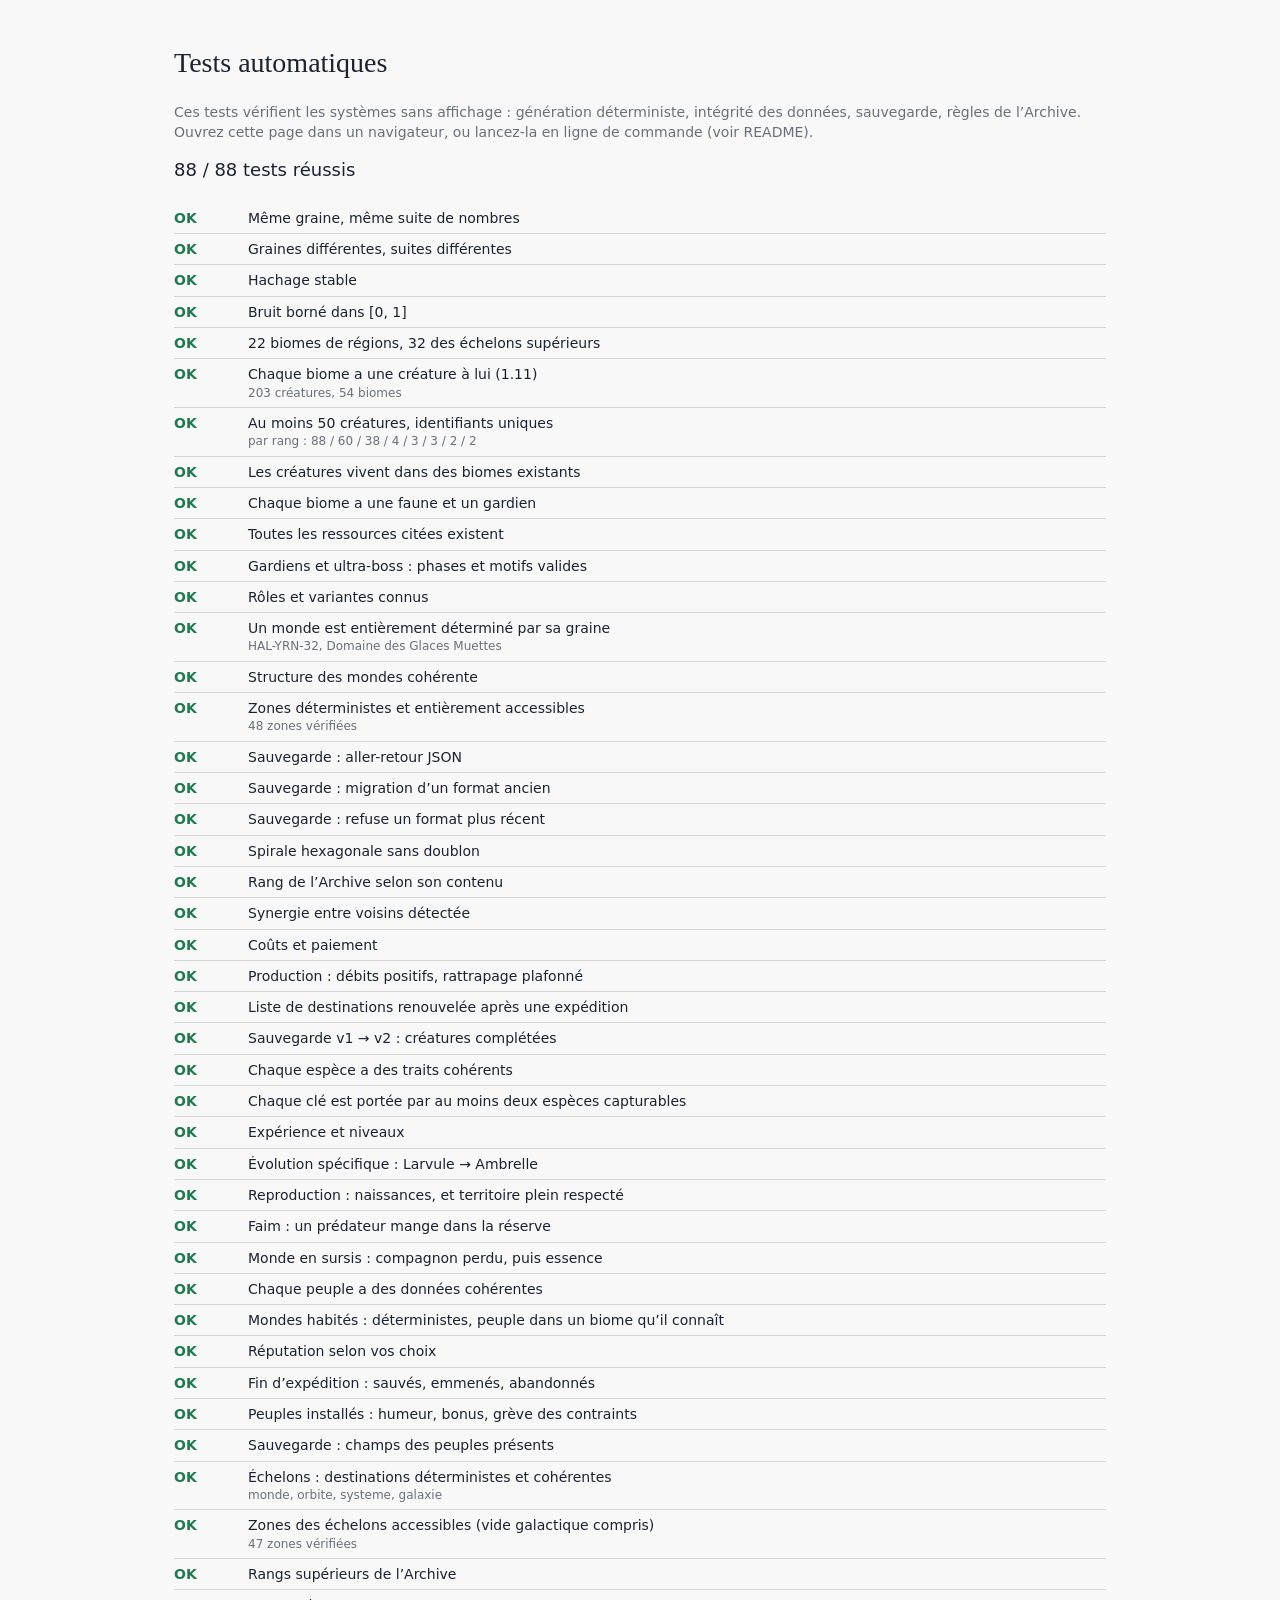
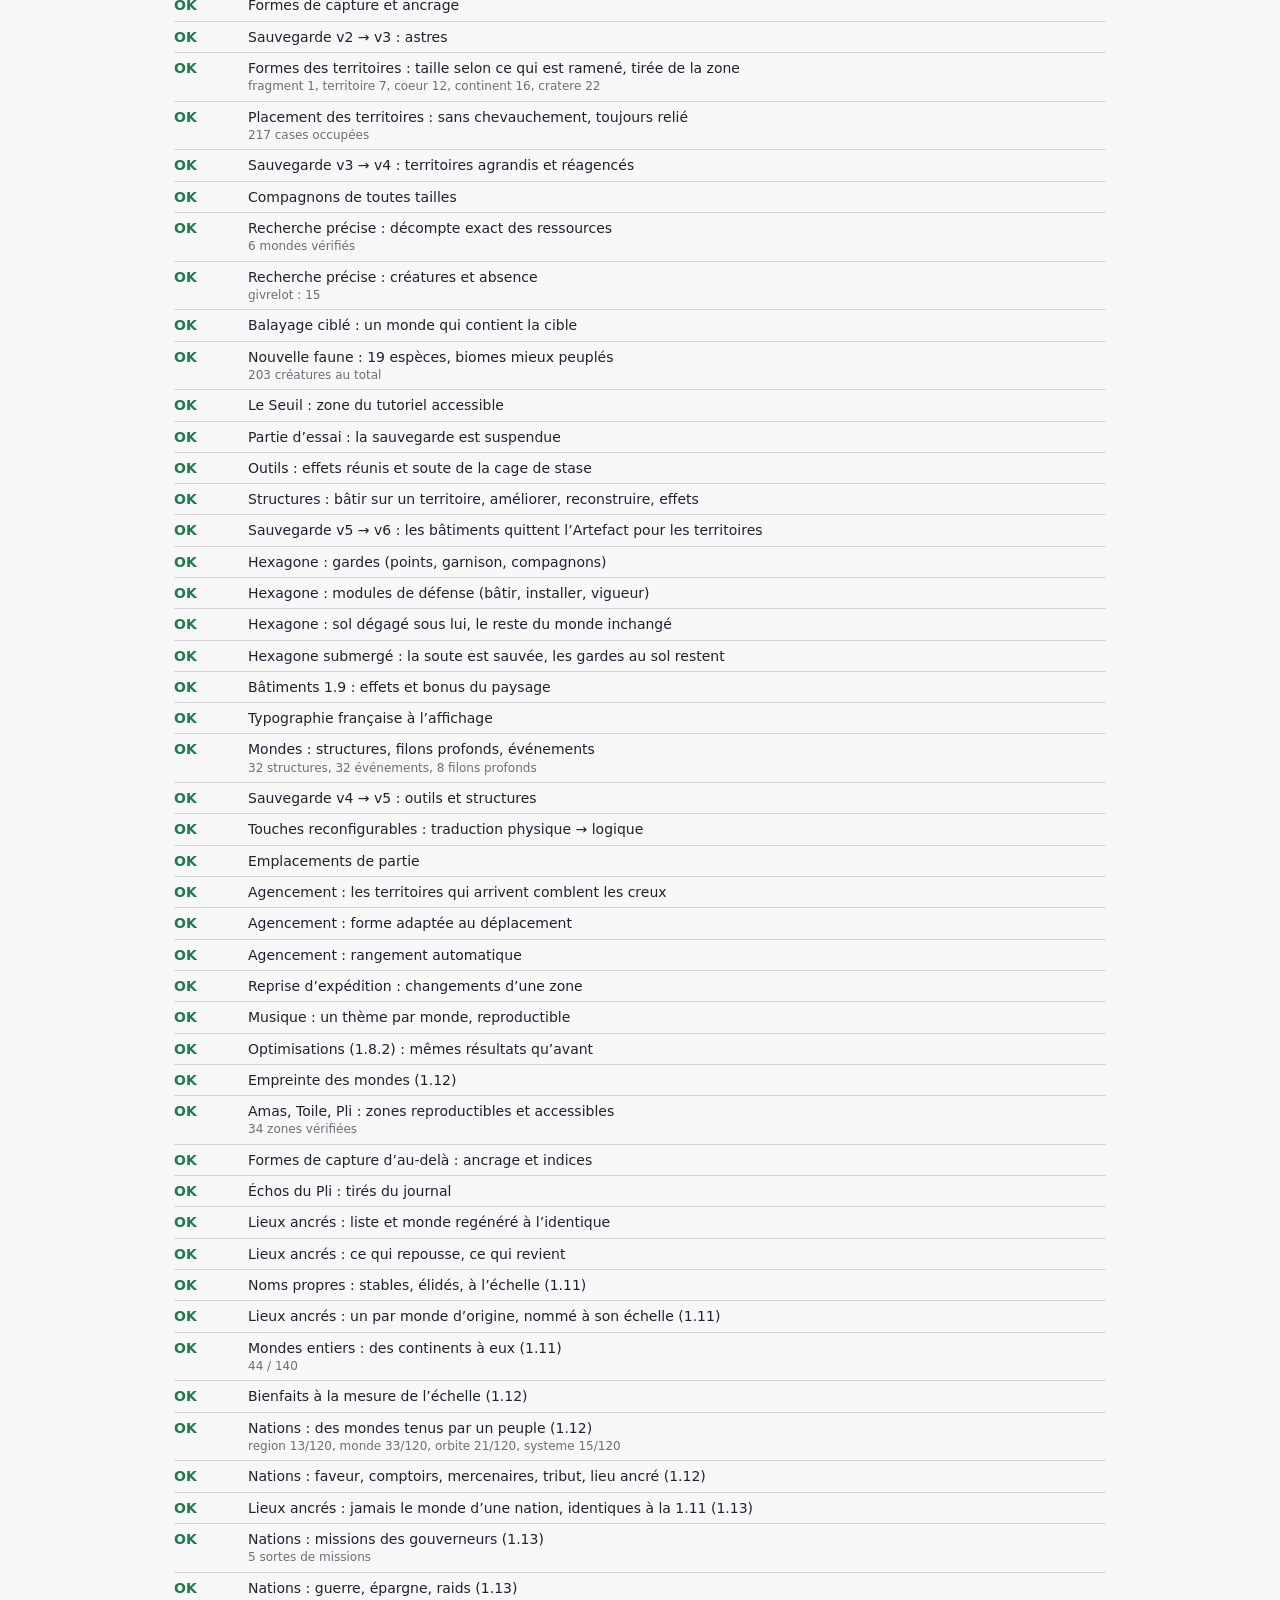
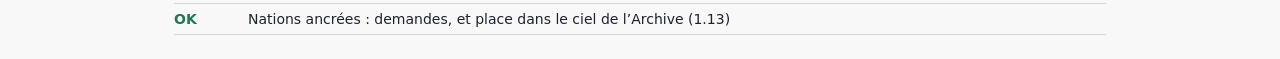
==== commit ad8bbb9d: "Publication du 20/10/2026 à 22:58" ====
--- a/tests/index.html
+++ b/tests/index.html
@@ -28,6 +28,8 @@
   <script src="../js/core/prefs.js"></script>
   <script src="../js/core/input.js"></script>
   <script src="../js/core/save.js"></script>
+  <script src="../js/render/camera.js"></script>
+  <script src="../js/render/skies.js"></script>
   <script src="../js/core/audio.js"></script>
   <script src="../js/core/music.js"></script>
   <script src="../js/data/resources.js"></script>
@@ -39,9 +41,17 @@
   <script src="../js/data/world.js"></script>
   <script src="../js/data/cosmos.js"></script>
   <script src="../js/data/fauna.js"></script>
+  <script src="../js/data/beyond.js"></script>
+  <script src="../js/data/cieux.js"></script>
+  <script src="../js/data/terres.js"></script>
+  <script src="../js/data/puissance.js"></script>
+  <script src="../js/data/nations.js"></script>
+  <script src="../js/data/noms.js"></script>
   <script src="../js/data/works.js"></script>
+  <script src="../js/data/base.js"></script>
   <script src="../js/gen/worldgen.js"></script>
   <script src="../js/gen/zonegen.js"></script>
+  <script src="../js/gen/names.js"></script>
   <script src="../js/game/profile.js"></script>
   <script src="../js/game/shapes.js"></script>
   <script src="../js/game/arrange.js"></script>
@@ -52,11 +62,15 @@
   <script src="../js/game/settlements.js"></script>
   <script src="../js/game/boss.js"></script>
   <script src="../js/game/cosmic.js"></script>
+  <script src="../js/game/beyond.js"></script>
   <script src="../js/game/cosmos.js"></script>
+  <script src="../js/game/places.js"></script>
+  <script src="../js/game/nations.js"></script>
   <script src="../js/game/search.js"></script>
   <script src="../js/game/tutorial.js"></script>
   <script src="../js/game/tools.js"></script>
   <script src="../js/game/structures.js"></script>
+  <script src="../js/game/base.js"></script>
   <script src="../js/game/events.js"></script>
   <script src="../js/game/resume.js"></script>
   <script src="tests.js"></script>
--- a/css/style.css
+++ b/css/style.css
@@ -196,6 +196,7 @@
 .panel.report { width: min(680px, 100%); }
 .panel.report > header { align-items: flex-start; }
 .stamp { color: var(--stamp); border: 2.5px solid var(--stamp); padding: 4px 12px; font-weight: 800; font-size: 18px; transform: rotate(-8deg); letter-spacing: 0.04em; margin-top: 6px; opacity: 0.88; }
+.stamp.kept { color: var(--cyan); border-color: var(--cyan); }
 .portraits { display: flex; flex-wrap: wrap; gap: 12px; }
 .portraits figure { margin: 0; text-align: center; width: 84px; }
 .portraits figcaption { font-size: 12px; }
@@ -229,6 +230,19 @@
 .hud-map { top: 14px; right: 14px; padding: 6px; }
 .hud-map canvas { display: block; width: 190px; height: 190px; background: #10131c; }
 .map-label { font-size: 11px; color: var(--ink-2); }
+/* 1.10 : la carte de l'échelon, sous la minicarte */
+.hud-map canvas.where { height: 100px; margin-top: 6px; }
+/* 1.12 : nations */
+.tag.nation { background: #f3ead8; color: #6a4a20; border-color: #c8a870; }
+.bar.favor i { background: #2a7a5a; }
+.bar.favor.low i { background: var(--stamp, #c8322c); }
+.nation-row .btn { white-space: nowrap; }
+.hud-map .map-label { margin-top: 4px; max-width: 190px; }
+body.touch-on .hud-map { pointer-events: auto; cursor: pointer; }
+body.touch-on .hud-map canvas.where, body.touch-on .hud-map .map-label { display: none; }
+body.touch-on .hud-map.where-on canvas { display: none; }
+body.touch-on .hud-map.where-on canvas.where { display: block; width: 130px; height: 68px; margin-top: 0; }
+body.touch-on .hud-map.where-on .map-label { display: block; max-width: 130px; font-size: 10px; }
 .hud-vitals { left: 14px; bottom: 30px; width: 250px; }
 .hud-vitals .lbl, .hud-loot .lbl { font-size: 11.5px; color: var(--ink-2); }
 .hp { position: relative; height: 14px; border: 1.5px solid var(--ink); background: var(--card); margin: 3px 0 6px; overflow: hidden; }
@@ -304,6 +318,8 @@
   .prep { grid-template-columns: 1fr; }
   .card-body { grid-template-columns: 1fr; }
   .hud-map canvas { width: 130px; height: 130px; }
+  .hud-map canvas.where { width: 130px; height: 68px; }
+  .hud-map .map-label { max-width: 130px; }
   .hud-vitals, .hud-loot { width: 200px; }
 }
 
@@ -321,6 +337,9 @@
 .aname { font-size: 11.5px; color: var(--ink-2); margin-top: 4px; white-space: nowrap; }
 .mount-row { display: grid; grid-template-columns: auto 1fr; gap: 8px; align-items: center; margin: 0 0 6px; }
 .mount-row .bar { height: 6px; }
+.base-row .bar > i { background: var(--ink); }
+.base-row.hit .lbl { color: var(--stamp); }
+.base-row.hit .bar > i { background: var(--stamp); }
 
 .bars { display: grid; grid-template-columns: 74px 1fr auto; gap: 4px 10px; align-items: center; margin: 8px 0; font-size: 12.5px; }
 .bars .bar { height: 8px; }
@@ -425,6 +444,7 @@
 
 /* ---------- Outils, structures, événements (1.4) ---------- */
 .where-event { margin-top: 6px; font-size: 12px; font-weight: 700; padding: 3px 8px; border-left: 4px solid var(--cyan); background: rgba(35, 70, 200, 0.06); }
+.where-event.mission { border-left-color: #c08a2a; background: rgba(192, 138, 42, 0.08); max-width: 250px; white-space: normal; }
 .struct-icon { display: block; flex: none; }
 .build-grid { display: grid; grid-template-columns: repeat(auto-fill, minmax(250px, 1fr)); gap: 12px; }
 .build-card { border: 1px solid var(--ink); background: var(--card); padding: 10px 12px; display: flex; flex-direction: column; gap: 6px; }
@@ -529,8 +549,14 @@
 /* l'affichage tête haute se resserre pour laisser la place aux pouces */
 body.touch-on .hud-help { display: none; }
 body.touch-on .hud-vitals { top: 104px; bottom: auto; left: 10px; width: 190px; padding: 6px 10px; }
-body.touch-on .hud-loot { top: 186px; bottom: auto; left: 10px; right: auto; width: 190px; padding: 6px 10px; }
+body.touch-on .hud-loot { top: 202px; bottom: auto; left: 10px; right: auto; width: 190px; padding: 6px 10px; }
 body.touch-on .hud-loot .stake { display: none; }
+/* lignes d'événement et de mission (1.13) : une ligne chacune, et le reste descend d'autant */
+body.touch-on .where-event { font-size: 11px; max-width: 186px; white-space: nowrap; overflow: hidden; text-overflow: ellipsis; margin-top: 4px; padding: 2px 6px; }
+body.touch-on:has(.hud-where .where-event:not([hidden])) .hud-vitals { top: 132px; }
+body.touch-on:has(.hud-where .where-event:not([hidden])) .hud-loot { top: 230px; }
+body.touch-on:has(.hud-where .where-event:not([hidden]) ~ .where-event:not([hidden])) .hud-vitals { top: 154px; }
+body.touch-on:has(.hud-where .where-event:not([hidden]) ~ .where-event:not([hidden])) .hud-loot { top: 252px; }
 body.touch-on .hud-abil { left: auto; right: 10px; bottom: auto; top: 156px; }
 body.touch-on .hud-map canvas { width: 130px; height: 130px; }
 body.touch-on .hud-cons { bottom: 14px; }
@@ -548,9 +574,15 @@
   .hud-where { min-width: 0; padding: 6px 10px; }
   .where-code { font-size: 16px; }
   body.touch-on .hud-vitals { top: 82px; }
-  body.touch-on .hud-loot { top: 160px; }
+  body.touch-on .hud-loot { top: 176px; }
   body.touch-on .hud-map canvas { width: 96px; height: 96px; }
+  body.touch-on .hud-map.where-on canvas.where { width: 96px; height: 50px; }
+  body.touch-on .hud-map.where-on .map-label { max-width: 96px; }
   body.touch-on .hud-abil { top: 128px; }
+  body.touch-on:has(.hud-where .where-event:not([hidden])) .hud-vitals { top: 112px; }
+  body.touch-on:has(.hud-where .where-event:not([hidden])) .hud-loot { top: 206px; }
+  body.touch-on:has(.hud-where .where-event:not([hidden]) ~ .where-event:not([hidden])) .hud-vitals { top: 134px; }
+  body.touch-on:has(.hud-where .where-event:not([hidden]) ~ .where-event:not([hidden])) .hud-loot { top: 228px; }
   .tg-top { right: calc(124px + 10px); }
   #toasts { top: 10px; width: min(460px, 56vw); }
   .toast { font-size: 12.5px; padding: 6px 10px; }
@@ -842,3 +874,17 @@
   .slot-seal { width: 40px; height: 40px; }
   .slot-seal .mosaic { width: 40px !important; height: 40px !important; }
 }
+
+/* ---------- Choix d'un territoire pour une structure (1.9) ---------- */
+.terr-pick { max-height: min(60vh, 520px); overflow: auto; }
+.terr-pick li { padding: 0; }
+.terr-pick .row-btn { display: flex; align-items: center; gap: 10px; width: 100%; background: none; border: 0; padding: 7px 8px; text-align: left; font: inherit; color: inherit; cursor: pointer; border-radius: 6px; }
+.terr-pick .row-btn:hover:not(:disabled), .terr-pick .row-btn:focus-visible { background: rgba(42, 159, 214, 0.1); }
+.terr-pick .row-btn:disabled { cursor: default; }
+.terr-pick li.disabled { opacity: 0.5; }
+.terr-pick small { display: block; color: var(--ink-2); }
+.terr-pick em { font-style: normal; font-size: 12px; white-space: nowrap; }
+
+/* ---------- Lieux ancrés (1.10) ---------- */
+.echelon.places { border-style: dashed; }
+.place-note { margin: 4px 0 12px; }
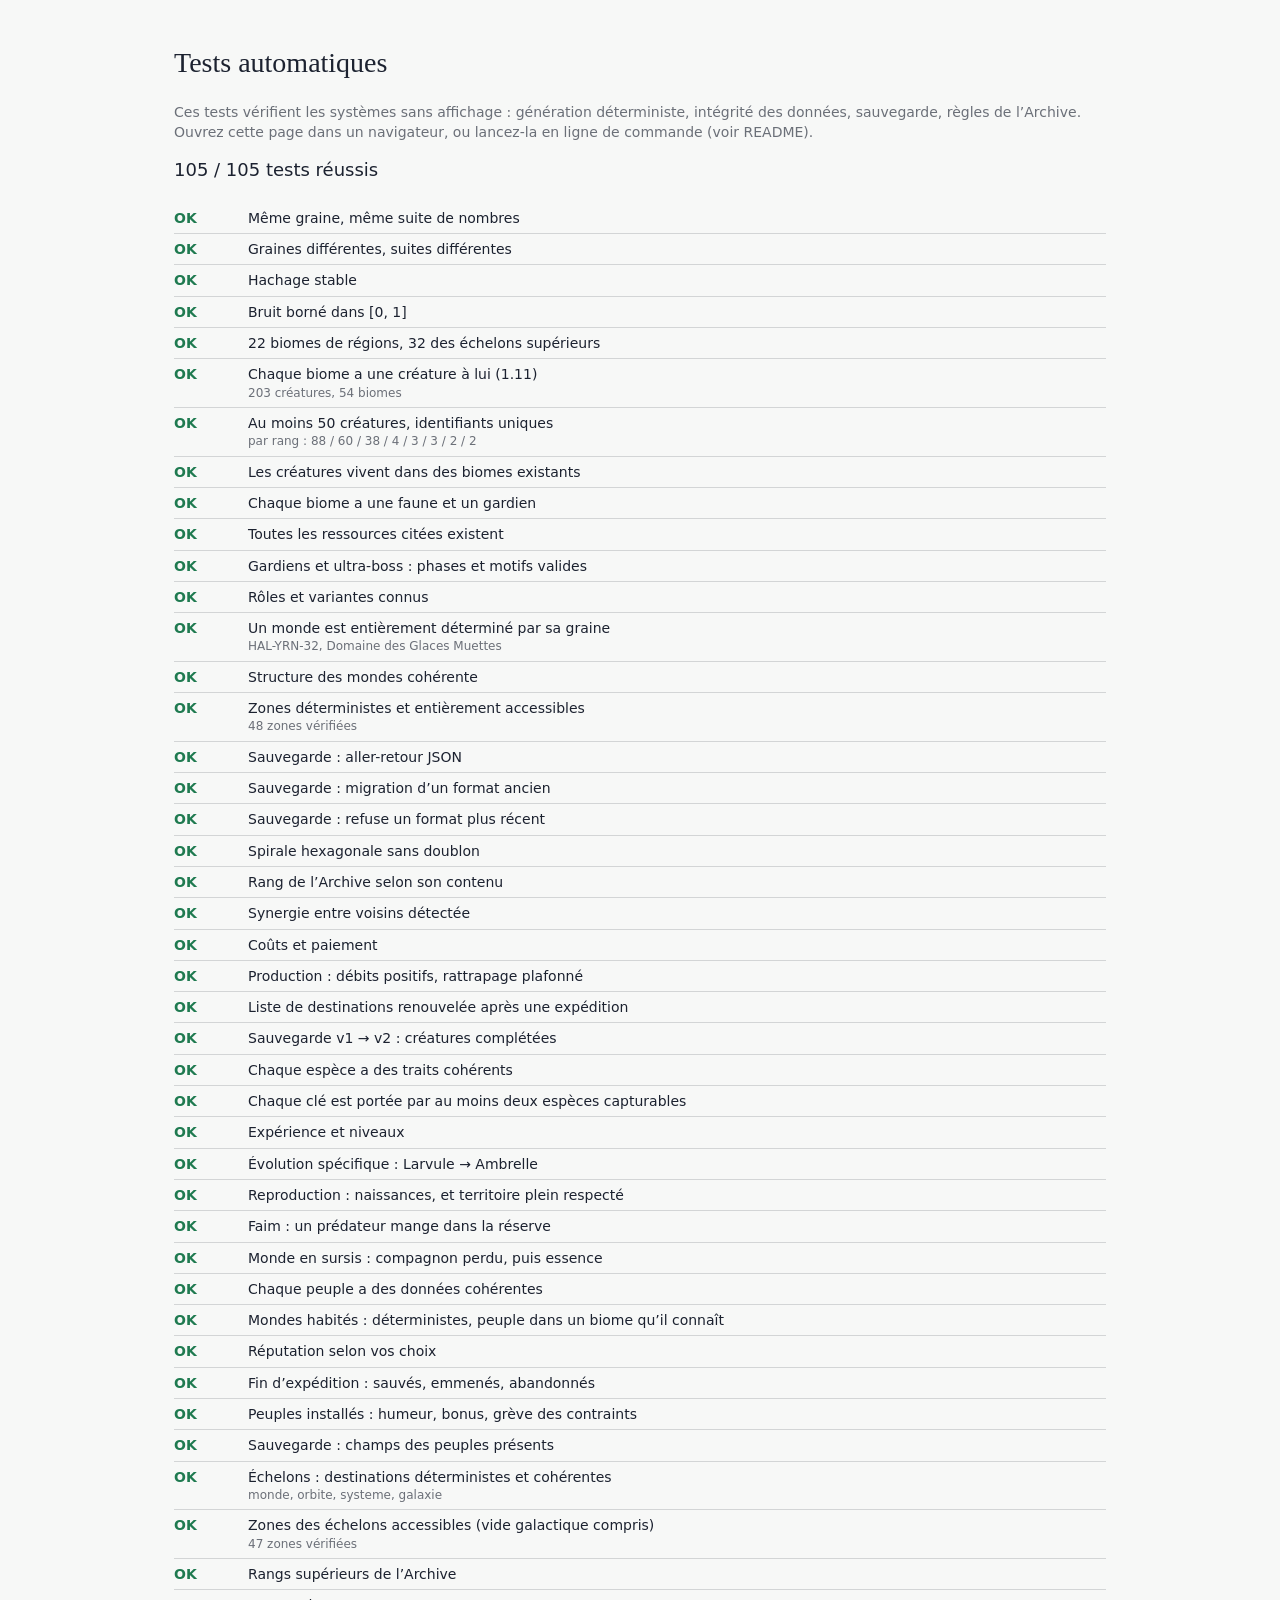
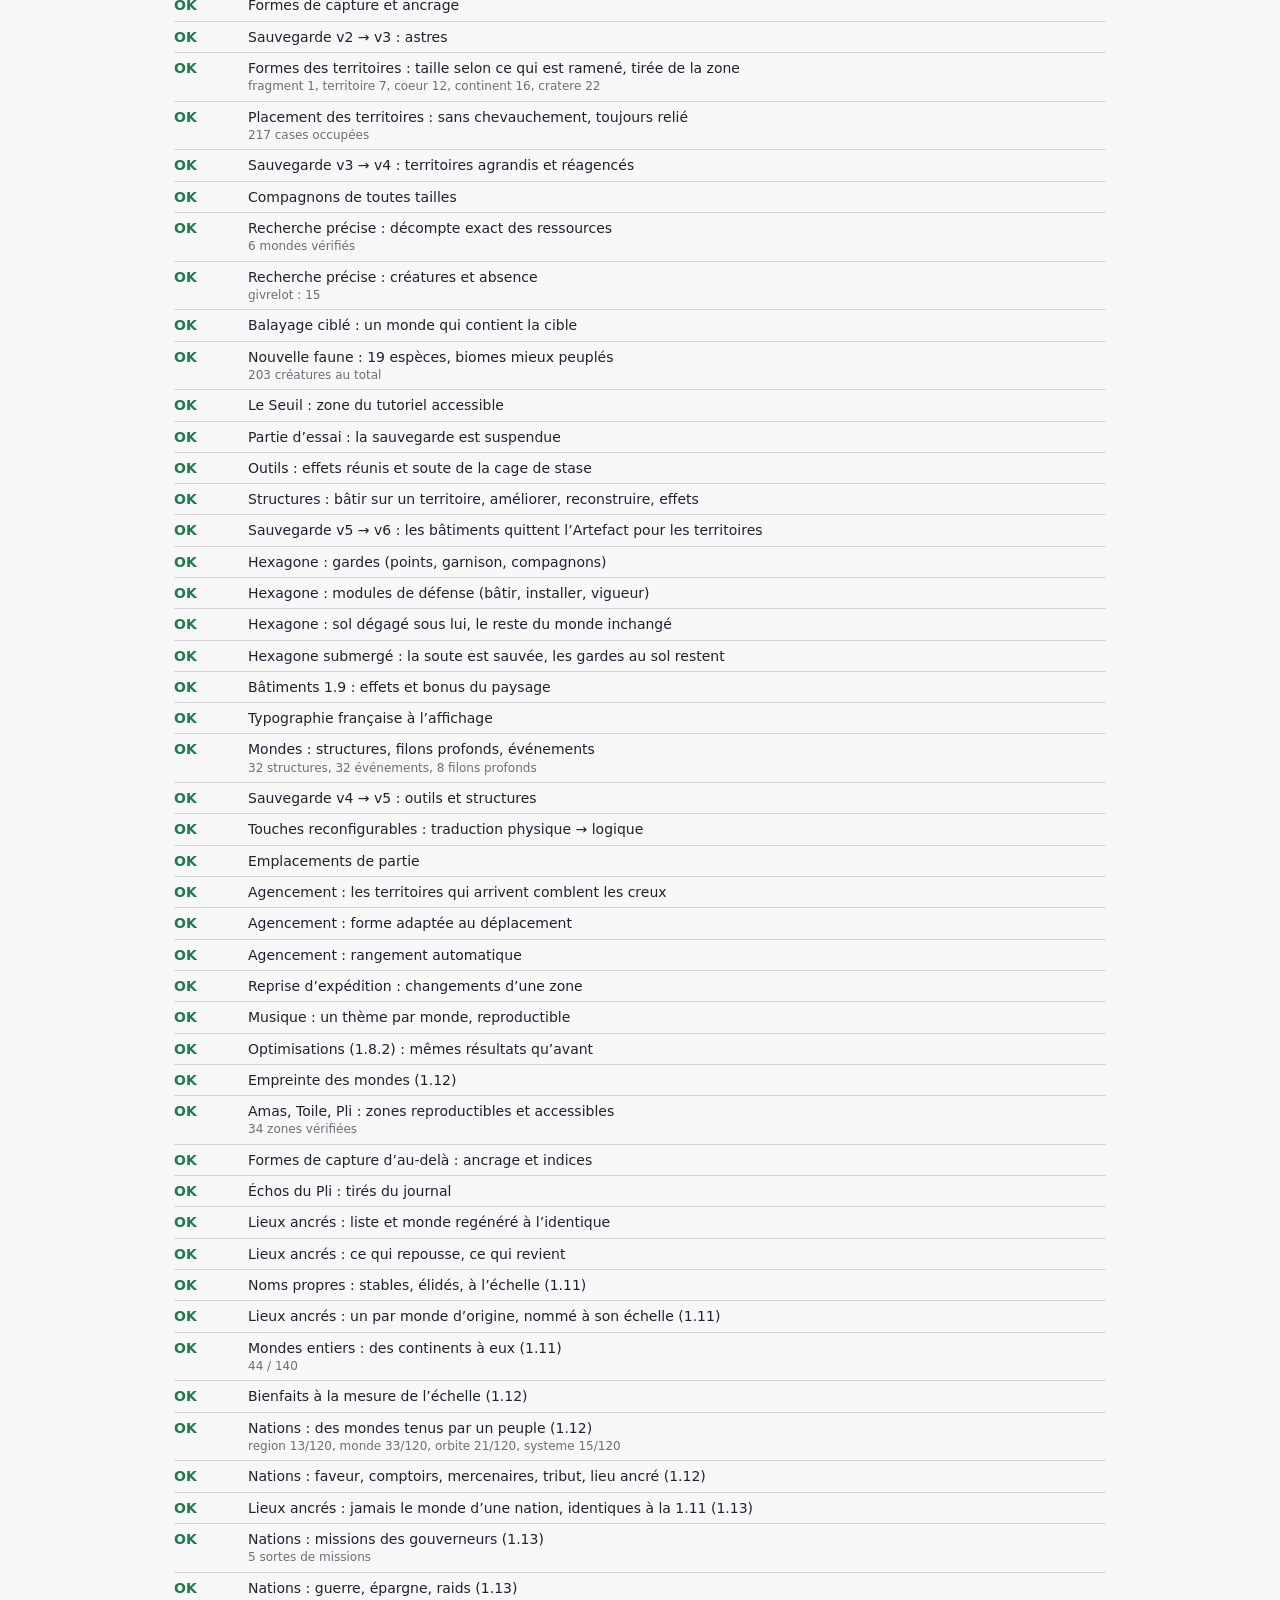
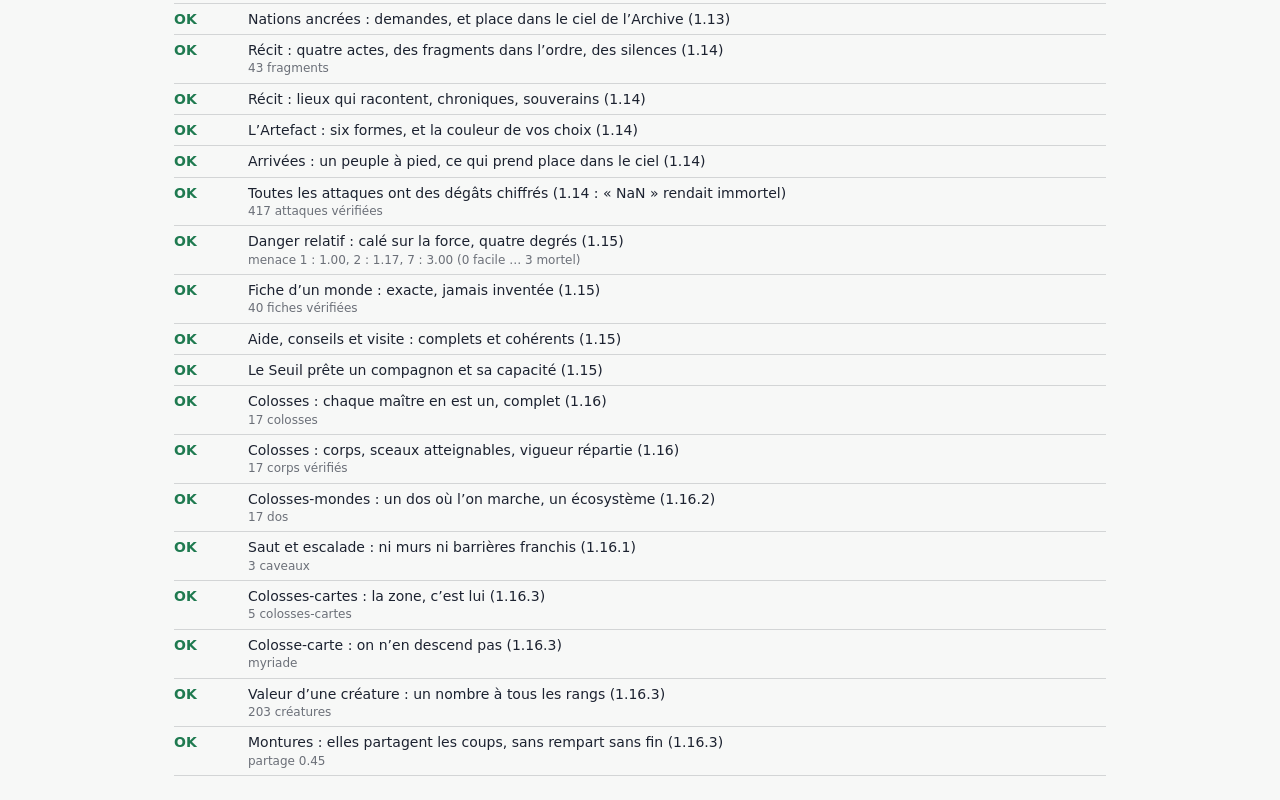
==== commit 7c664f82: "Publication du 02/11/2026 à 13:48" ====
--- a/tests/index.html
+++ b/tests/index.html
@@ -47,11 +47,15 @@
   <script src="../js/data/puissance.js"></script>
   <script src="../js/data/nations.js"></script>
   <script src="../js/data/noms.js"></script>
+  <script src="../js/data/recit.js"></script>
+  <script src="../js/data/aide.js"></script>
+  <script src="../js/data/colosses.js"></script>
   <script src="../js/data/works.js"></script>
   <script src="../js/data/base.js"></script>
   <script src="../js/gen/worldgen.js"></script>
   <script src="../js/gen/zonegen.js"></script>
   <script src="../js/gen/names.js"></script>
+  <script src="../js/game/entities.js"></script>
   <script src="../js/game/profile.js"></script>
   <script src="../js/game/shapes.js"></script>
   <script src="../js/game/arrange.js"></script>
@@ -61,16 +65,22 @@
   <script src="../js/game/civs.js"></script>
   <script src="../js/game/settlements.js"></script>
   <script src="../js/game/boss.js"></script>
+  <script src="../js/game/colossus.js"></script>
   <script src="../js/game/cosmic.js"></script>
   <script src="../js/game/beyond.js"></script>
   <script src="../js/game/cosmos.js"></script>
   <script src="../js/game/places.js"></script>
+  <script src="../js/game/danger.js"></script>
+  <script src="../js/game/fiche.js"></script>
   <script src="../js/game/nations.js"></script>
+  <script src="../js/game/story.js"></script>
+  <script src="../js/game/arrivals.js"></script>
   <script src="../js/game/search.js"></script>
   <script src="../js/game/tutorial.js"></script>
   <script src="../js/game/tools.js"></script>
   <script src="../js/game/structures.js"></script>
   <script src="../js/game/base.js"></script>
+  <script src="../js/game/mounts.js"></script>
   <script src="../js/game/events.js"></script>
   <script src="../js/game/resume.js"></script>
   <script src="tests.js"></script>
--- a/css/style.css
+++ b/css/style.css
@@ -109,6 +109,15 @@
 .intro p { font-family: var(--serif); font-size: clamp(20px, 2.6vw, 28px); margin: 18px 0; opacity: 0; transform: translateY(6px); transition: opacity 1.4s, transform 1.4s; }
 .intro p.in { opacity: 1; transform: none; }
 .intro .skip { position: fixed; right: 24px; bottom: 24px; }
+.interlude .act-head { margin-bottom: 26px; opacity: 0; transition: opacity 1.4s; }
+.interlude .act-head.in { opacity: 1; }
+.interlude .act-head small { display: block; font-size: 12px; letter-spacing: 0.18em; text-transform: uppercase; color: var(--ink-2); }
+.interlude .act-head div { font-family: var(--serif); font-size: clamp(30px, 4vw, 44px); }
+.panel.story-site .site-text { font-family: var(--serif); font-size: 17px; line-height: 1.55; color: var(--ink-2); margin: 8px 0 14px; }
+.journal-act h5 { margin: 14px 0 4px; font-size: 13px; letter-spacing: 0.06em; }
+.journal-act .lore-gap { color: var(--ink-3, #9aa0a8); font-family: var(--serif); margin: 4px 0 4px 18px; }
+.artefact-card { display: flex; gap: 14px; align-items: center; }
+.artefact-card canvas { flex: none; width: 96px; height: 96px; }
 
 /* ---------------- console de l'Artefact ---------------- */
 .panel.console { width: min(1180px, 100%); height: min(860px, calc(100vh - 40px)); display: flex; flex-direction: column; padding: 18px 22px 0; overflow: hidden; }
@@ -888,3 +897,165 @@
 /* ---------- Lieux ancrés (1.10) ---------- */
 .echelon.places { border-style: dashed; }
 .place-note { margin: 4px 0 12px; }
+
+/* =====================================================================
+   1.15 : la console devient un registre ouvert.
+   Page de gauche : l'Artefact vivant, le rang, la réserve, le sommaire en
+   quatre chapitres (chiffres romains, points de conduite, pastilles rouges).
+   Page de droite : fil du chapitre, onglets en fiches, aide en marge.
+   ===================================================================== */
+:root { --page-l: #eff0ec; --page-r: #fbfbf9; --rule: rgba(28, 34, 48, 0.055); --margin-red: rgba(179, 38, 30, 0.2);
+  --danger-facile: #22808a; --danger-equilibre: #3f7d2a; --danger-difficile: #b8641a; --danger-mortel: #b3261e; }
+.panel.console.registre { display: grid; grid-template-columns: 286px minmax(0, 1fr); padding: 0; gap: 0; width: min(1240px, 100%); background: var(--page-r); border: 1px solid var(--ink); }
+.registre .reg-left { display: flex; flex-direction: column; min-height: 0; overflow: auto; background-color: var(--page-l);
+  background-image: repeating-linear-gradient(180deg, transparent 0 27px, var(--rule) 27px 28px);
+  box-shadow: inset -16px 0 22px -18px rgba(18, 22, 34, 0.35); border-right: 1px solid rgba(28, 34, 48, 0.25); }
+.registre .reg-right { display: flex; flex-direction: column; min-height: 0; position: relative;
+  background-image: linear-gradient(90deg, transparent 0 22px, var(--margin-red) 22px 23px, transparent 23px); }
+/* l'Artefact, le rang, la réserve */
+.panel.console.registre .console-head { display: flex; flex-direction: column; align-items: center; text-align: center; gap: 6px; padding: 14px 18px 12px; border-bottom: 1px solid rgba(28, 34, 48, 0.2); }
+.registre .artefact-seal { line-height: 0; }
+.registre .artefact-live { width: 128px; height: 128px; display: block; }
+.registre .ch-title h2 { font-size: 21px; letter-spacing: 0.02em; }
+.registre .ch-facts { font-size: 12.5px; }
+.registre .ch-next { justify-content: center; flex-wrap: wrap; }
+.registre .ch-next .bar { width: 96px; }
+.registre .reserve-btn { width: 100%; justify-content: center; flex-wrap: wrap; background: rgba(255, 255, 255, 0.7); }
+.registre .reserve-pop { position: static; width: 100%; box-shadow: none; max-height: 40vh; text-align: left; margin-top: 4px; }
+.registre .reserve-row { grid-template-columns: 70px 1fr; }
+/* le sommaire */
+.reg-index { display: flex; flex-direction: column; padding: 14px 0 18px; }
+.reg-index .chapter { display: grid; grid-template-columns: 34px auto 1fr auto; align-items: baseline; gap: 6px; padding: 11px 22px 11px 16px; border: 0; background: none; cursor: pointer; text-align: left; color: var(--ink-2); position: relative; }
+.reg-index .chapter:hover { color: var(--ink); background: rgba(255, 255, 255, 0.55); }
+.reg-index .chapter.on { color: var(--ink); background: var(--page-r); }
+.reg-index .chapter.on::after { content: ''; position: absolute; right: -1px; top: 6px; bottom: 6px; width: 4px; background: var(--cyan); }
+.chap-n { font-family: var(--serif); font-size: 22px; color: var(--ink-3); text-align: center; }
+.chapter.on .chap-n { color: var(--cyan); }
+.chap-name { font-variant: small-caps; letter-spacing: 0.08em; font-size: 17px; font-weight: 600; }
+.chapter .dots { border-bottom: 2px dotted rgba(28, 34, 48, 0.25); transform: translateY(-4px); }
+.chapter .badge, .reg-tabs .badge { background: var(--stamp); }
+.reg-index .chapter:focus-visible { outline: 2px solid var(--cyan); outline-offset: -2px; }
+/* page de droite */
+.reg-top { display: flex; justify-content: space-between; align-items: center; padding: 12px 18px 0 40px; }
+.reg-crumb { display: flex; align-items: center; gap: 8px; font-variant: small-caps; letter-spacing: 0.1em; color: var(--ink-2); font-size: 14px; }
+.crumb-n { display: inline-grid; place-items: center; width: 26px; height: 26px; border: 1px solid var(--ink); border-radius: 50%; font-family: var(--serif); font-size: 13px; letter-spacing: 0; color: var(--ink); background: var(--card); }
+.reg-tabs { display: flex; gap: 4px; padding: 12px 18px 0 40px; border-bottom: 1px solid var(--ink); flex-wrap: wrap; }
+.reg-tabs .tab { display: inline-flex; align-items: center; gap: 7px; border: 1px solid transparent; border-bottom: 0; background: none; padding: 7px 14px 8px; margin-bottom: -1px; cursor: pointer; font-weight: 600; color: var(--ink-2); border-radius: 3px 3px 0 0; }
+.reg-tabs .tab:hover { color: var(--ink); background: rgba(28, 34, 48, 0.04); }
+.reg-tabs .tab.on { color: var(--ink); background: var(--card); border-color: var(--ink); box-shadow: 0 -2px 0 var(--cyan) inset; }
+.registre .tab-content { flex: 1; overflow: auto; padding: 18px 26px 32px 40px; }
+.registre .panel .page-title, .registre .page-title { font-size: 30px; display: flex; align-items: center; gap: 10px; }
+.help-btn { width: 24px; height: 24px; border-radius: 50%; border: 1px solid var(--ink); background: var(--card); font: 700 13px var(--sans); cursor: pointer; display: inline-grid; place-items: center; color: var(--ink); flex: none; }
+.help-btn:hover, .help-btn.on { background: var(--ink); color: var(--paper); }
+.help-note { border-left: 3px solid var(--cyan); background: rgba(35, 70, 200, 0.05); padding: 10px 14px 6px; margin: 0 0 16px; max-width: 78ch; font-size: 13.5px; }
+.help-note b { font-variant: small-caps; letter-spacing: 0.06em; }
+.help-note ul { margin: 6px 0 0; padding-left: 18px; }
+.help-note li { margin: 0 0 5px; }
+/* fiches : un peu d'épaisseur, comme des cartes rangées */
+.registre .world-card, .registre .upg, .registre .tip-card { box-shadow: 3px 3px 0 rgba(28, 34, 48, 0.07); }
+/* Guide */
+.tip-grid { display: grid; grid-template-columns: repeat(auto-fill, minmax(230px, 1fr)); gap: 12px; }
+.tip-card { border: 1px solid var(--ink); background: var(--card); padding: 10px 14px; }
+.tip-card.locked { border-style: dashed; border-color: var(--ink-3); background: transparent; }
+.tip-card h4 { margin: 2px 0 4px; font-family: var(--serif); font-weight: 400; font-size: 18px; }
+.tip-card p { margin: 0; font-size: 13px; }
+.tip-where { font-variant: small-caps; letter-spacing: 0.08em; color: var(--ink-2); }
+.keys-list { grid-template-columns: 200px 1fr !important; }
+/* visite guidée */
+.tour-bubble { position: absolute; right: 22px; bottom: 22px; z-index: 8; width: min(380px, calc(100% - 44px)); background: var(--card); border: 2px solid var(--ink); box-shadow: var(--shadow); padding: 12px 16px; }
+.tour-bubble small { font-variant: small-caps; letter-spacing: 0.08em; color: var(--cyan); font-weight: 700; }
+.tour-bubble p { font-family: var(--serif); font-size: 17px; margin: 6px 0 10px; }
+.tour-bubble .actions { justify-content: flex-end; margin: 0; }
+.tour-focus { outline: 3px solid var(--cyan) !important; outline-offset: 4px; }
+/* conseils (dans la file des messages) */
+.toast.tip { max-width: 440px; border-left: 4px solid var(--cyan); text-align: left; cursor: pointer; }
+.toast.tip b { display: block; font-family: var(--serif); font-weight: 400; font-size: 17px; margin: 2px 0 2px; }
+.toast.tip p { margin: 0 0 4px; }
+.tip-kicker { font-variant: small-caps; letter-spacing: 0.08em; color: var(--cyan); font-weight: 700; }
+.tip-foot { color: var(--ink-3); }
+/* le danger, en tampon */
+.danger-stamp { display: inline-flex; align-items: center; gap: 6px; font-weight: 800; text-transform: uppercase; letter-spacing: 0.08em; font-size: 12.5px; padding: 3px 9px; border: 2px solid currentColor; outline: 1px solid currentColor; outline-offset: 2px; transform: rotate(-2deg); background: rgba(255, 255, 255, 0.85); }
+.danger-stamp i { display: inline-flex; gap: 2px; }
+.danger-stamp i b { width: 6px; height: 10px; border: 1.5px solid currentColor; display: inline-block; }
+.danger-stamp i b.on { background: currentColor; }
+.danger-facile { color: var(--danger-facile); }
+.danger-equilibre { color: var(--danger-equilibre); }
+.danger-difficile { color: var(--danger-difficile); }
+.danger-mortel { color: var(--danger-mortel); }
+@media (max-width: 900px) {
+  .panel.console.registre { grid-template-columns: 1fr; grid-template-rows: auto minmax(0, 1fr); }
+  .registre .reg-left { overflow: visible; box-shadow: none; border-right: 0; border-bottom: 1px solid var(--ink); background-image: none; }
+  .panel.console.registre .console-head { flex-direction: row; text-align: left; padding: 6px 10px; gap: 10px; }
+  .registre .artefact-live { width: 52px; height: 52px; }
+  .registre .ch-next { display: none; }
+  .registre .reserve-btn { width: auto; }
+  .registre .reserve-pop { position: absolute; left: 10px; right: 10px; top: 60px; width: auto; box-shadow: var(--shadow); z-index: 9; }
+  .registre .console-head { position: relative; }
+  .reg-index { flex-direction: row; padding: 0; overflow-x: auto; }
+  .reg-index .chapter { grid-template-columns: auto auto auto; padding: 8px 12px; white-space: nowrap; }
+  .reg-index .chapter .dots { display: none; }
+  .reg-index .chapter.on::after { right: 6px; left: 6px; top: auto; bottom: 0; width: auto; height: 3px; }
+  .chap-n { font-size: 15px; }
+  .chap-name { font-size: 14px; }
+  .reg-top { padding: 8px 12px 0 14px; }
+  .reg-tabs { padding: 8px 10px 0 14px; flex-wrap: nowrap; overflow-x: auto; }
+  .reg-tabs .tab { white-space: nowrap; padding: 6px 10px 7px; }
+  .registre .tab-content { padding: 12px 12px 26px 14px; }
+  .registre .reg-right { background-image: none; }
+  .registre .page-title { font-size: 22px; }
+}
+/* la fiche d'un monde (1.15) */
+.world-card.fiche h3 { font-size: 24px; }
+.fiche-danger { display: grid; grid-template-columns: auto 1fr; gap: 4px 10px; align-items: center; margin: 4px 0 10px; padding: 8px 0 10px; border-top: 1px solid var(--line); border-bottom: 1px solid var(--line); }
+.fiche-danger p { grid-column: 1 / -1; margin: 2px 0 0; font-size: 12.5px; color: var(--ink-2); }
+.fiche-h { margin: 10px 0 6px; font-variant: small-caps; letter-spacing: 0.08em; font-size: 14px; color: var(--ink-2); font-weight: 700; }
+.fiche-res { display: flex; flex-wrap: wrap; gap: 5px; }
+.res-chip { display: inline-flex; align-items: center; gap: 4px; border: 1px solid var(--line); background: var(--card); padding: 2px 6px 2px 3px; font-size: 12px; }
+.res-chip small { font-size: 11.5px; }
+.res-chip i { display: inline-flex; gap: 1px; margin-left: 2px; }
+.res-chip i b { width: 4px; height: 8px; background: var(--line); display: inline-block; }
+.res-chip i b.on { background: var(--ink); }
+.res-chip.lv3 { border-color: var(--ink); }
+.fiche-fauna { display: inline-flex; flex-wrap: wrap; align-items: center; gap: 2px; }
+.unknown { display: inline-grid; place-items: center; width: 18px; height: 18px; border: 1px dashed var(--ink-2); border-radius: 50%; font-weight: 700; font-size: 11px; color: var(--ink-2); cursor: help; }
+.fiche-biomes { display: flex; flex-wrap: wrap; gap: 4px; }
+.biome-chip { display: inline-flex; align-items: center; gap: 4px; border: 1px solid; padding: 1px 6px 1px 3px; font-size: 11.5px; background: var(--card); }
+.biome-chip i { width: 10px; height: 10px; display: inline-block; border: 1px solid rgba(0, 0, 0, 0.25); }
+.fiche-miss { font-size: 12px; margin: 8px 0; }
+.map-side .world-card.fiche dl.facts { grid-template-columns: 78px 1fr; }
+.where-danger { margin-top: 3px; }
+.where-danger .danger-stamp { font-size: 11px; padding: 1px 6px; }
+/* légende de la carte des destinations (1.15) */
+.map-legend { display: flex; flex-wrap: wrap; gap: 6px 16px; align-items: center; margin-top: 6px; font-size: 12px; }
+.map-legend > small { flex-basis: 100%; }
+.legend-grades, .legend-picto { display: inline-flex; flex-wrap: wrap; gap: 4px 12px; align-items: center; }
+.legend-grade { display: inline-flex; align-items: center; gap: 5px; font-weight: 700; text-transform: uppercase; letter-spacing: 0.06em; font-size: 11px; }
+.legend-grade i { width: 10px; height: 10px; border-radius: 50%; display: inline-block; }
+.legend-picto > span { display: inline-flex; align-items: center; gap: 4px; }
+.legend-picto i { display: inline-block; }
+.lg-house { width: 10px; height: 9px; border: 1px solid var(--ink); background: #fff; clip-path: polygon(50% 0, 100% 45%, 100% 100%, 0 100%, 0 45%); }
+.lg-dot { width: 7px; height: 7px; border-radius: 50%; background: #9aa0a8; }
+.lg-rescue { width: 12px; height: 12px; border-radius: 50%; border: 2px dashed var(--stamp); }
+.lg-hit { width: 12px; height: 12px; border-radius: 50%; border: 3px solid var(--cyan); }
+.prep-danger { display: flex; align-items: center; gap: 8px; flex-wrap: wrap; margin: 0 0 6px; }
+@media (max-width: 900px) {
+  .tour-bubble { position: fixed; left: 10px; right: 10px; bottom: 10px; width: auto; padding: 8px 12px; display: grid; grid-template-columns: 1fr auto; gap: 2px 12px; align-items: center; }
+  .tour-bubble small { grid-column: 1 / -1; }
+  .tour-bubble p { font-size: 14.5px; margin: 0; }
+  .tour-bubble .actions { flex-wrap: nowrap; }
+}
+/* écran bas (téléphone en paysage) : l'en-tête du registre se fait discret */
+@media (max-width: 900px) and (max-height: 520px) {
+  .panel.console.registre .console-head { display: none; }
+  .reg-index .chapter { padding: 5px 10px; }
+  .reg-top { position: absolute; right: 6px; top: 4px; padding: 0; z-index: 3; }
+  .reg-top .reg-crumb { display: none; }
+  .reg-tabs { padding-top: 4px; padding-right: 90px; }
+  .reg-right { position: relative; }
+}
+/* bestiaire : la faiblesse d'un colosse (1.16) */
+.beast-secret { font-size: 12px; border-left: 3px solid var(--cyan); padding: 2px 0 2px 8px; margin: 6px 0; }
+.beast-secret.muted { border-left-color: var(--line); }
+/* le saut (1.16.1) : seulement là où l'on peut sauter */
+.tb-jump { right: calc(118px * var(--s)); bottom: calc(296px * var(--s)); display: none; }
+.can-jump .tb-jump { display: flex; }
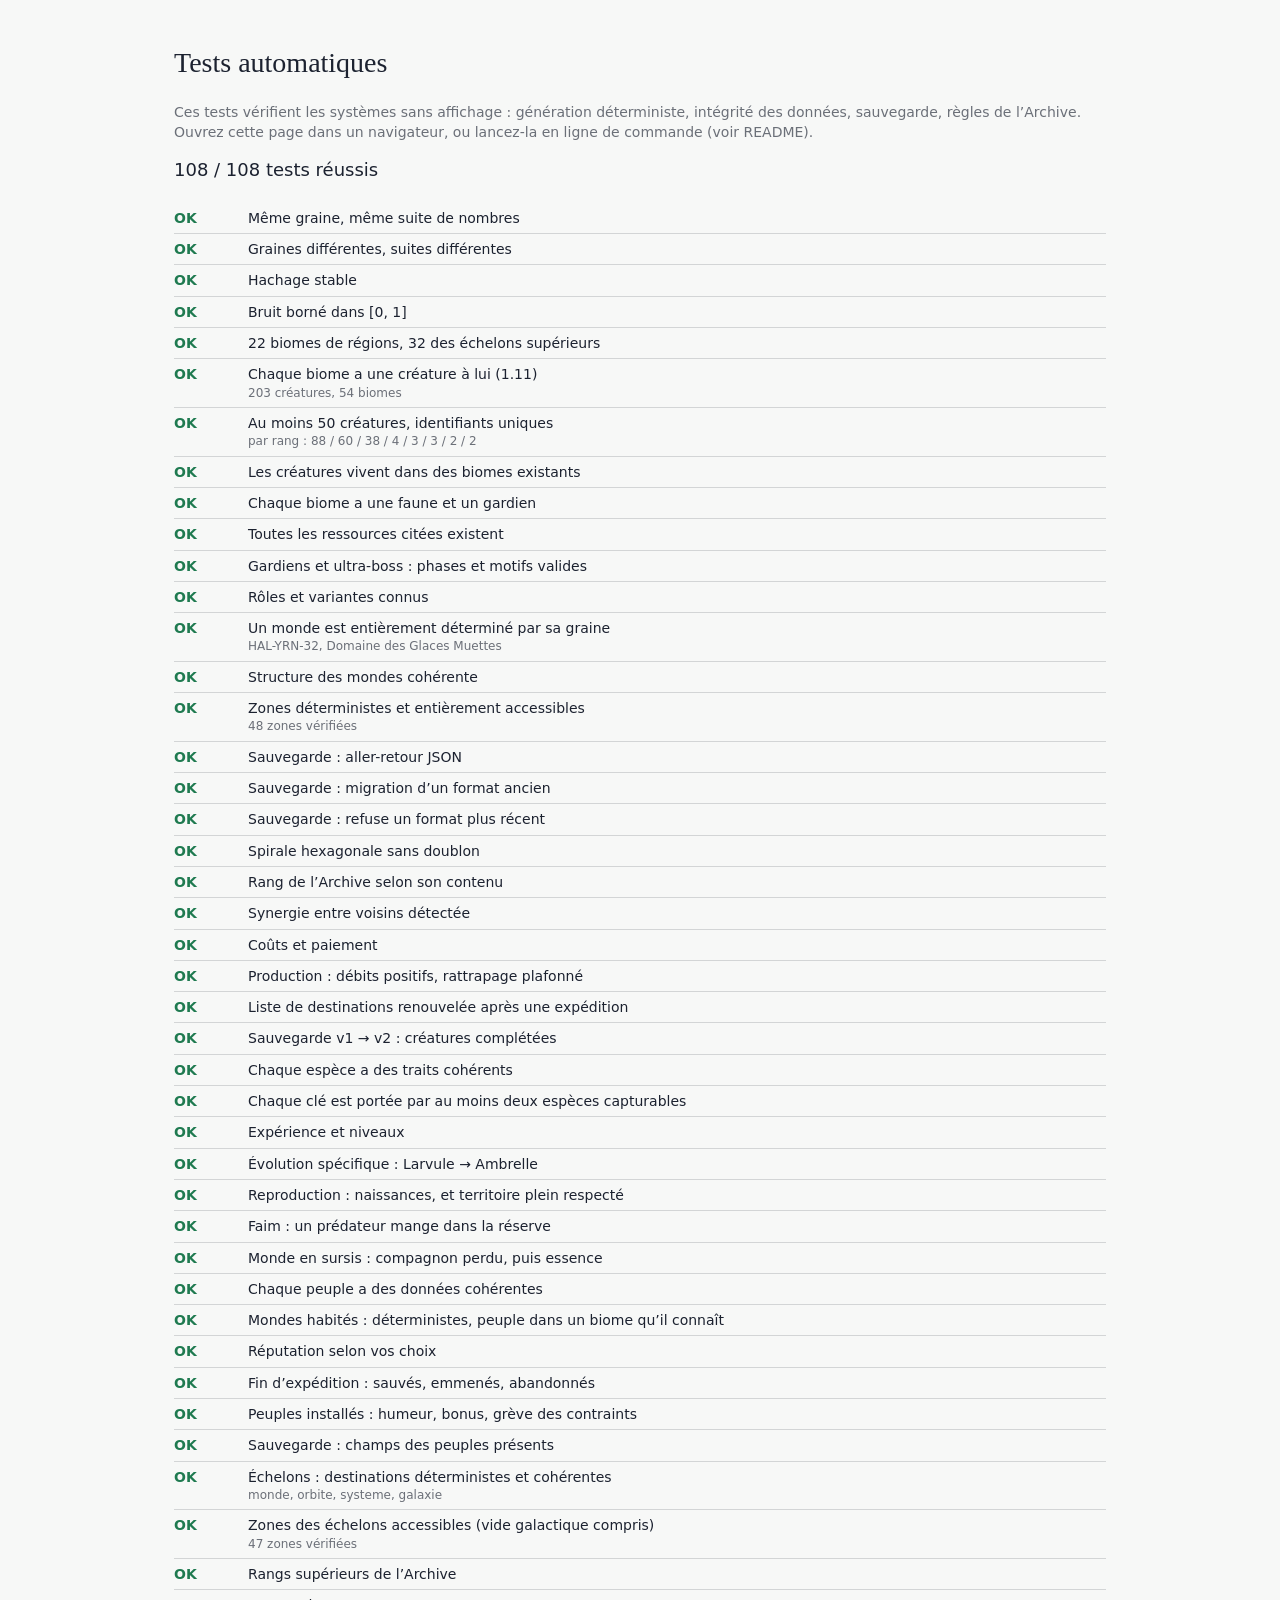
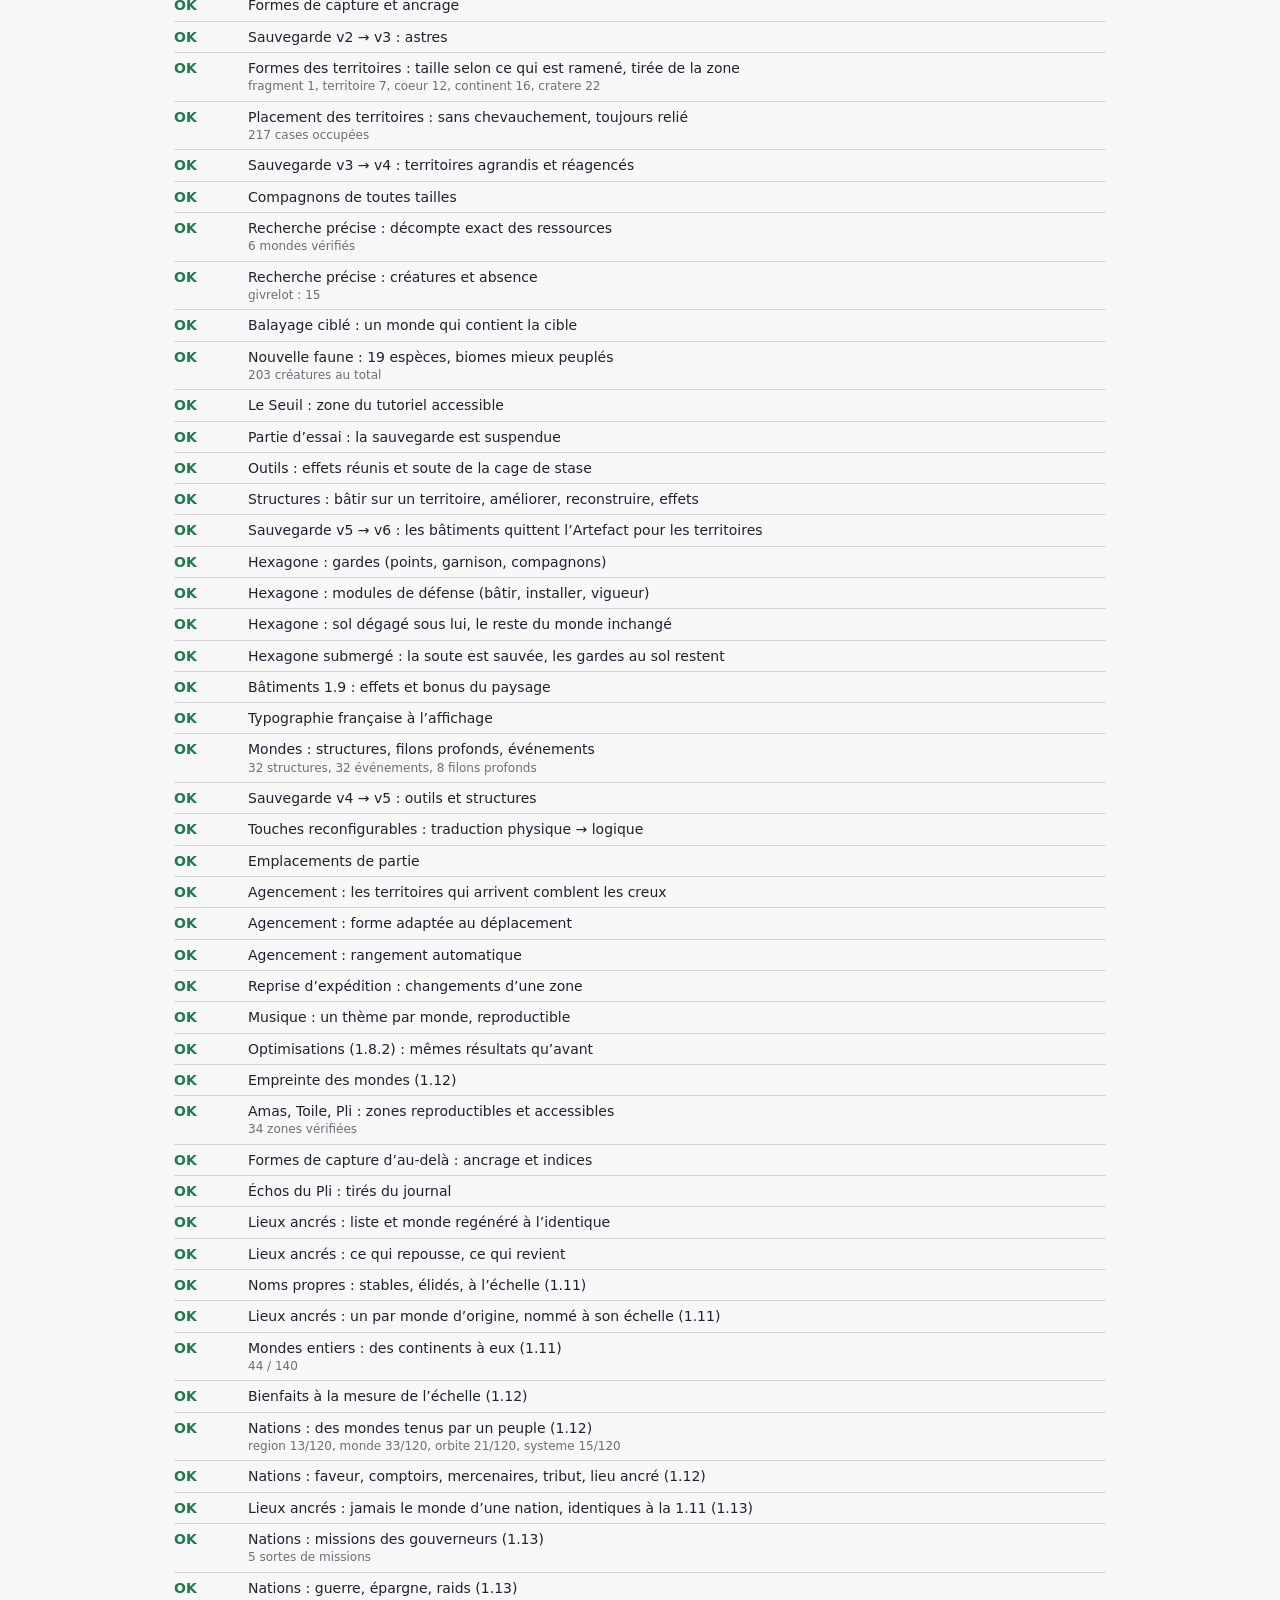
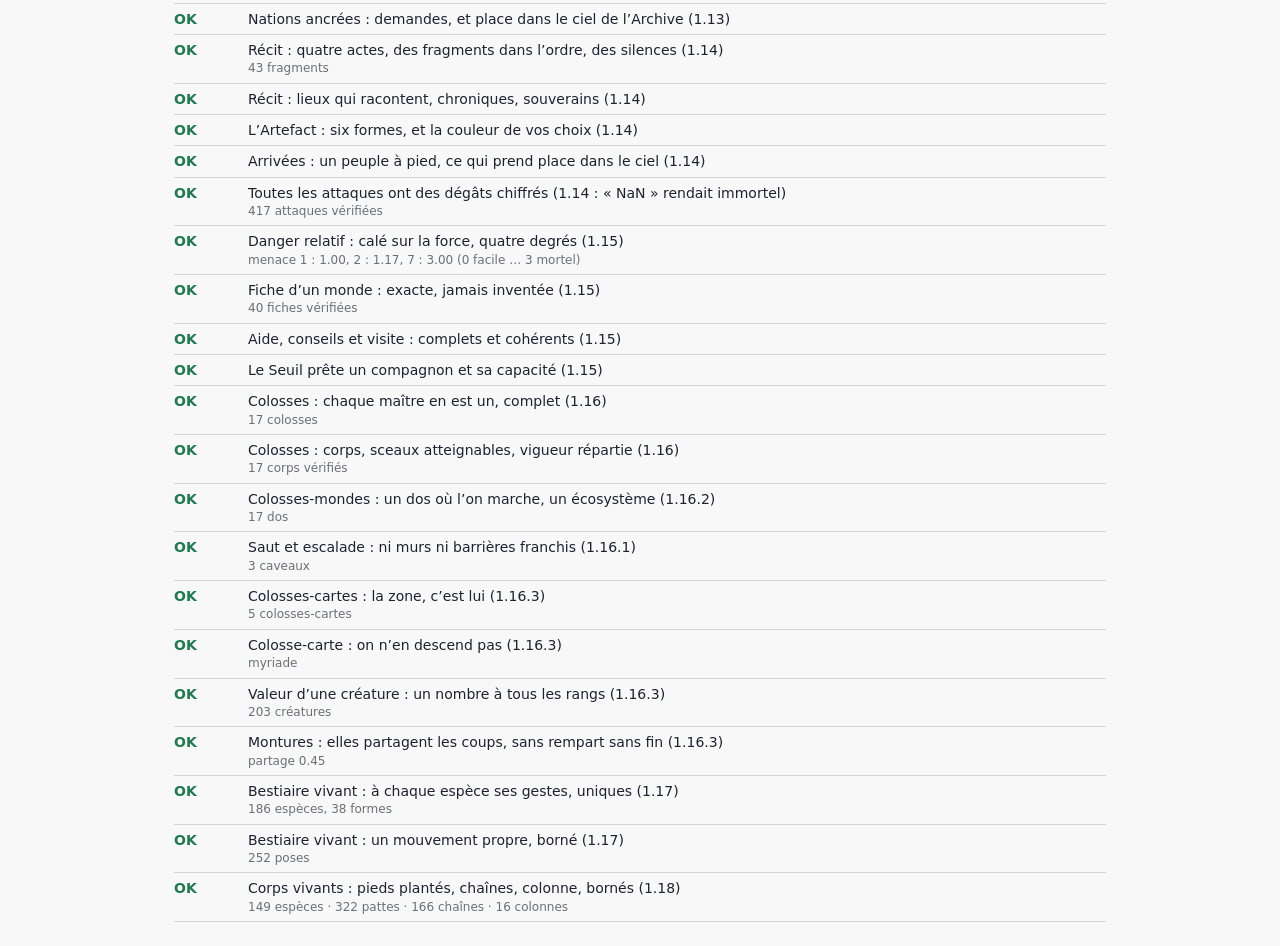
==== commit c48ae7b6: "Publication du 02/11/2026 à 21:31" ====
--- a/tests/index.html
+++ b/tests/index.html
@@ -65,6 +65,9 @@
   <script src="../js/game/civs.js"></script>
   <script src="../js/game/settlements.js"></script>
   <script src="../js/game/boss.js"></script>
+  <script src="../js/game/kits.js"></script>
+  <script src="../js/game/motion.js"></script>
+  <script src="../js/render/rig.js"></script>
   <script src="../js/game/colossus.js"></script>
   <script src="../js/game/cosmic.js"></script>
   <script src="../js/game/beyond.js"></script>
--- a/css/style.css
+++ b/css/style.css
@@ -1056,6 +1056,8 @@
 /* bestiaire : la faiblesse d'un colosse (1.16) */
 .beast-secret { font-size: 12px; border-left: 3px solid var(--cyan); padding: 2px 0 2px 8px; margin: 6px 0; }
 .beast-secret.muted { border-left-color: var(--line); }
+.beast-kit, .kit-line { font-size: 12px; margin: 4px 0; }
+.beast-kit b, .kit-line b { font-weight: 700; }
 /* le saut (1.16.1) : seulement là où l'on peut sauter */
 .tb-jump { right: calc(118px * var(--s)); bottom: calc(296px * var(--s)); display: none; }
 .can-jump .tb-jump { display: flex; }
